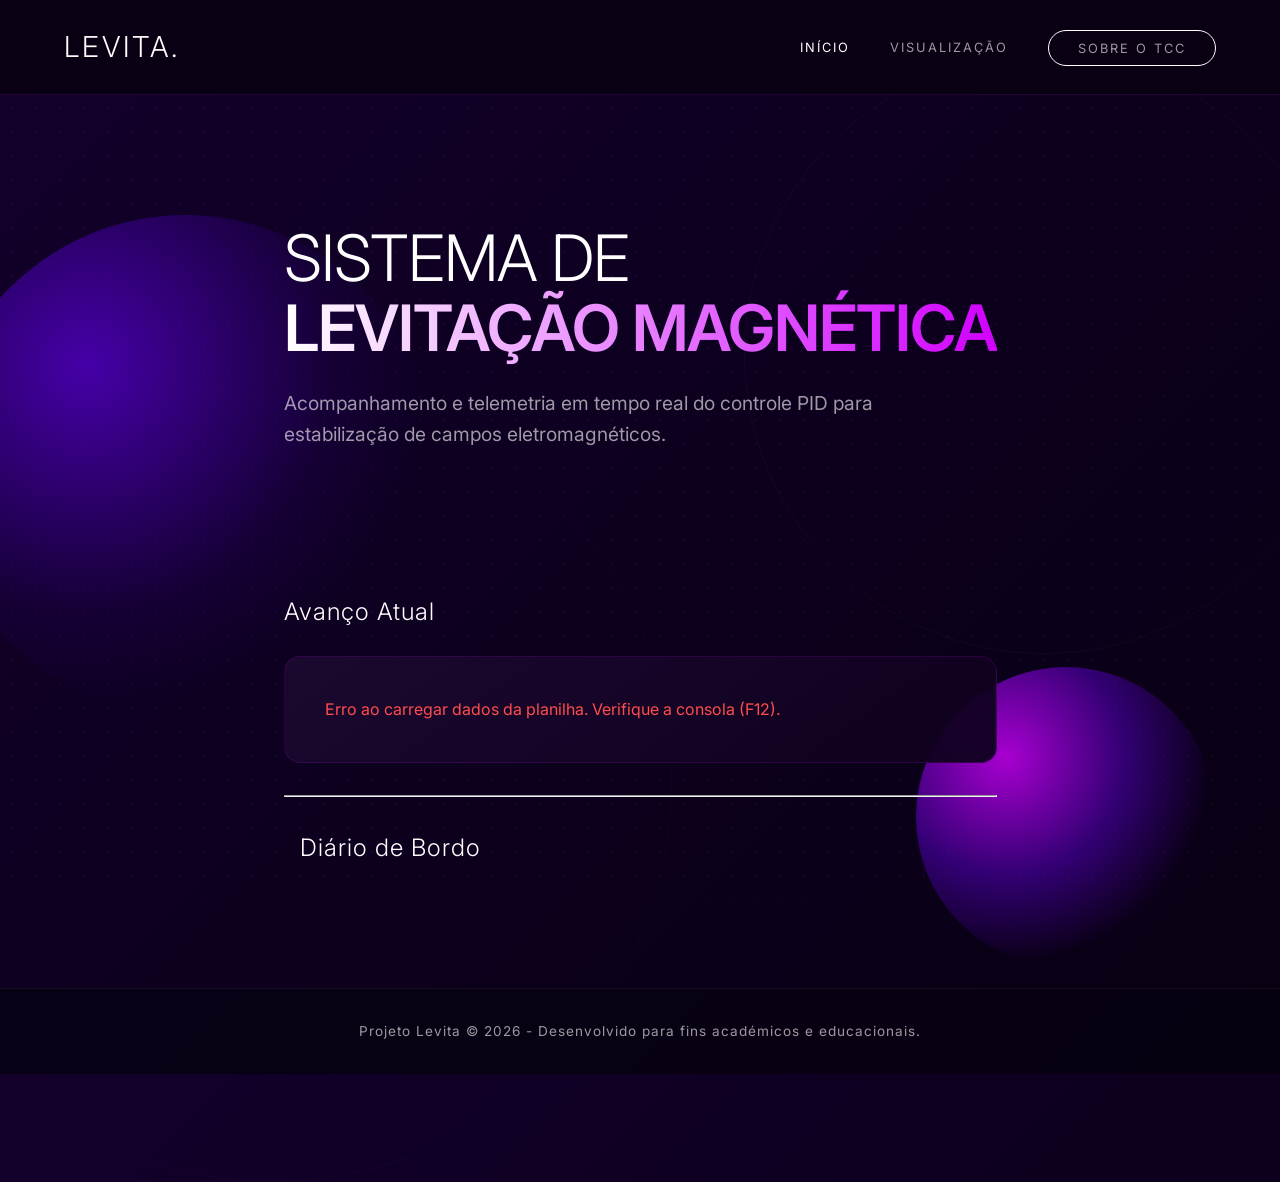
==== index.html @ 53173b4a "a" ====
<!DOCTYPE html>
<html lang="pt-BR">
<head>
    <meta charset="UTF-8">
    <meta name="viewport" content="width=device-width, initial-scale=1.0">
    <title>Projeto Levita - Início</title>
    <link rel="stylesheet" href="style.css">
    <link href="https://fonts.googleapis.com/css2?family=Inter:wght@300;400;600&family=Fira+Code:wght@500&display=swap" rel="stylesheet">
</head>
<body>
    <div class="bg-pattern"></div>
    <div class="bg-shape circle-1"></div>
    <div class="bg-shape circle-2"></div>
    <div class="bg-shape sphere-1"></div>
    <div class="bg-shape sphere-2"></div>

    <nav class="navbar animate-fade-in">
        <div class="logo">LEVITA.</div>
        <ul class="nav-links">
            <li><a href="index.html" class="active">Início</a></li>
            <li><a href="visualizacao.html">Visualização</a></li>
            <li><a href="sobre.html" class="btn-neon">SOBRE O TCC</a></li>
        </ul>
    </nav>

    <main class="container">
        <section class="hero animate-slide-up">
            <h1 class="hero-title">SISTEMA DE<br><span class="text-gradient">LEVITAÇÃO MAGNÉTICA</span></h1>
            <p class="hero-subtitle">Acompanhamento e telemetria em tempo real do controle PID para estabilização de campos eletromagnéticos.</p>
        </section>

        <header class="section-header animate-slide-up" style="animation-delay: 0.2s;">
            <h2>Avanço Atual</h2>
        </header>

        <section id="current-stage-container" class="current-stage card glass animate-slide-up" style="animation-delay: 0.3s;">
            <div style="text-align: center; color: var(--text-muted);">A carregar dados da folha de cálculo...</div>
        </section>

        <hr class="divider">

        <section class="timeline animate-slide-up" style="animation-delay: 0.4s;">
            <h2>Diário de Bordo</h2>
            <div id="timeline-container">
                </div>
        </section>
    </main>

    <footer class="footer">
        <p>Projeto Levita &copy; 2026 - Desenvolvido para fins académicos e educacionais.</p>
    </footer>

    <script src="script.js"></script>
</body>
</html>
---- style.css ----
/* Variáveis Principais - Estáticas e Leves */
:root {
    --bg-color: #080012;
    --card-border: rgba(208, 0, 255, 0.15);
    --text-main: #ffffff;
    --text-muted: rgba(255, 255, 255, 0.6);
    --accent-neon: #d000ff;
    --accent-solid: #7000ff;
    
    --font-text: 'Inter', sans-serif;
    --font-code: 'Fira Code', monospace;
}

* {
    margin: 0;
    padding: 0;
    box-sizing: border-box;
}

body {
    background-color: var(--bg-color);
    background-image: linear-gradient(135deg, #12002b 0%, #080012 100%);
    color: var(--text-main);
    font-family: var(--font-text);
    line-height: 1.6;
    min-height: 100vh;
    overflow-x: hidden;
    position: relative;
    display: flex;
    flex-direction: column; /* Ajuda a colar o rodapé embaixo */
}

/* Textura Pontilhada */
.bg-pattern {
    position: fixed;
    top: 0; left: 0; width: 100vw; height: 100vh;
    background-image: radial-gradient(rgba(255, 255, 255, 0.03) 1px, transparent 1px);
    background-size: 24px 24px;
    z-index: -2;
    pointer-events: none;
}

/* Formas Abstratas - 100% CONGELADAS (Sem animação) */
.bg-shape {
    position: absolute;
    border-radius: 50%;
    z-index: -1;
    pointer-events: none;
}

.circle-1 {
    width: 600px; height: 600px;
    border: 1px solid rgba(255, 255, 255, 0.03);
    top: 5%; right: -5%;
}

.circle-2 {
    width: 800px; height: 800px;
    border: 1px solid rgba(255, 255, 255, 0.02);
    bottom: -10%; left: -10%;
}

.sphere-1 {
    width: 300px; height: 300px;
    background: radial-gradient(circle at 30% 30%, rgba(208,0,255,0.8) 0%, rgba(112,0,255,0.4) 40%, transparent 70%);
    bottom: 10%; right: 5%;
}

.sphere-2 {
    width: 500px; height: 500px;
    background: radial-gradient(circle at 30% 30%, rgba(106,0,255,0.6) 0%, rgba(36,0,92,0.3) 50%, transparent 70%);
    top: 20%; left: -5%;
}

/* Animações mantidas APENAS para a entrada da página */
@keyframes fadeIn { from { opacity: 0; } to { opacity: 1; } }
@keyframes slideUp { from { opacity: 0; transform: translateY(20px); } to { opacity: 1; transform: translateY(0); } }

.animate-fade-in { animation: fadeIn 0.8s ease-out forwards; }
.animate-slide-up { animation: slideUp 0.6s ease-out forwards; opacity: 0; }

.pulse-border { border-color: rgba(208, 0, 255, 0.6); }

/* Navegação */
.navbar {
    display: flex;
    justify-content: space-between;
    align-items: center;
    padding: 1.5rem 5%;
    background: rgba(10, 0, 20, 0.95);
    border-bottom: 1px solid var(--card-border);
    position: sticky;
    top: 0;
    z-index: 100;
}

.logo {
    font-size: 1.8rem;
    font-weight: 300;
    letter-spacing: 3px;
}

.nav-links {
    list-style: none;
    display: flex;
    gap: 2.5rem;
    align-items: center;
}

.nav-links a {
    color: var(--text-muted);
    text-decoration: none;
    font-size: 0.8rem;
    letter-spacing: 2px;
    text-transform: uppercase;
    transition: color 0.2s ease;
}

.nav-links a:hover, .nav-links a.active {
    color: var(--text-main);
}

/* Botões */
.btn-neon {
    background: transparent;
    border: 1px solid var(--text-main);
    color: var(--text-main);
    padding: 0.6rem 1.8rem;
    border-radius: 50px;
    cursor: pointer;
    transition: all 0.2s ease;
}

.btn-neon:hover {
    background: var(--text-main);
    color: #080012;
}

.btn-solid {
    display: inline-block;
    background: linear-gradient(90deg, var(--accent-solid), var(--accent-neon));
    color: white;
    padding: 1rem 2.5rem;
    border-radius: 50px;
    text-decoration: none;
    font-weight: 600;
    letter-spacing: 1px;
    transition: transform 0.2s ease;
}

.btn-solid:hover { transform: translateY(-3px); }

/* Hero Section */
.hero { padding: 6rem 0; max-width: 800px; }
.hero-title { font-size: 4rem; line-height: 1.1; font-weight: 300; margin-bottom: 1.5rem; letter-spacing: -1px; }
.text-gradient { font-weight: 600; background: linear-gradient(90deg, #fff, var(--accent-neon)); -webkit-background-clip: text; -webkit-text-fill-color: transparent; }
.hero-subtitle { font-size: 1.2rem; color: var(--text-muted); margin-bottom: 3rem; max-width: 600px; }

/* Layout Geral */
.container { 
    padding: 2rem 5%; 
    max-width: 1300px; 
    margin: 0 auto; 
    position: relative; 
    z-index: 1; 
    flex: 1; /* Preenche o espaço para jogar o rodapé para baixo */
}

/* Fundo Sólido Escuro (Performance) */
.glass {
    background: linear-gradient(145deg, rgba(30, 10, 50, 0.85), rgba(15, 0, 30, 0.95));
    border: 1px solid var(--card-border);
    border-radius: 16px;
}

.card { padding: 2.5rem; margin-bottom: 2rem; }
h2 { font-weight: 300; letter-spacing: 1px; margin-bottom: 1.5rem; }

/* Dashboard & Cards de Dados */
.dashboard { display: grid; grid-template-columns: 2fr 1fr; gap: 2rem; }
.model-placeholder {
    height: 500px; background: rgba(0, 0, 0, 0.4); border-radius: 12px;
    border: 1px solid rgba(255, 255, 255, 0.05);
    display: flex; align-items: center; justify-content: center;
}

.data-grid { display: flex; flex-direction: column; gap: 1rem; }
.data-card {
    padding: 1.2rem; border-radius: 12px;
    display: flex; justify-content: space-between; align-items: center;
    border-left: 4px solid rgba(255, 255, 255, 0.2);
    transition: transform 0.2s ease;
}

.data-card:hover { transform: translateX(8px); }
.data-card.highlight {
    border-left-color: var(--accent-neon);
    background: rgba(208, 0, 255, 0.1);
}

.label { font-size: 0.8rem; color: var(--text-muted); text-transform: uppercase; letter-spacing: 1px; }
.code-font { font-family: var(--font-code); font-size: 1.5rem; font-weight: 500; color: #fff; }

.card-header { display: flex; justify-content: space-between; align-items: center; margin-bottom: 1rem; }
.status-badge {
    background: rgba(106, 0, 255, 0.2); color: #d000ff;
    padding: 0.3rem 0.8rem; border-radius: 20px; font-size: 0.8rem; font-weight: 600;
    border: 1px solid rgba(208, 0, 255, 0.3);
}
.slide-placeholder {
    width: 100%; height: 400px; background: rgba(0, 0, 0, 0.5);
    border-radius: 8px; margin: 1.5rem 0; display: flex; align-items: center; justify-content: center;
}

/* --- LINHA DO TEMPO CORRIGIDA --- */
.timeline {
    margin-top: 2rem;
    padding-left: 1rem;
}

.timeline-item {
    padding: 0 0 2.5rem 2rem;
    border-left: 2px solid var(--card-border);
    position: relative;
}

.timeline-item::before {
    content: '';
    position: absolute;
    left: -7px;
    top: 5px;
    width: 12px;
    height: 12px;
    border-radius: 50%;
    background: var(--accent-neon);
    box-shadow: 0 0 10px var(--accent-neon);
}

.timeline-item:last-child {
    border-left-color: transparent;
    padding-bottom: 0;
}

.timeline-item h3 {
    margin-bottom: 0.5rem;
    color: var(--text-main);
}

/* --- RODAPÉ (FOOTER) --- */
.footer {
    text-align: center;
    padding: 2rem 1rem;
    margin-top: 4rem;
    border-top: 1px solid rgba(255, 255, 255, 0.05);
    background: rgba(8, 0, 18, 0.8);
    color: var(--text-muted);
    font-size: 0.85rem;
    letter-spacing: 1px;
}

/* =========================================
   RESPONSIVIDADE (MOBILE E TABLETS)
========================================= */

/* Para Tablets e telas médias */
@media (max-width: 992px) {
    .dashboard {
        /* O !important força a quebra para 1 coluna (um embaixo do outro), ignorando o HTML */
        grid-template-columns: 1fr !important; 
    }
    
    .hero-title {
        font-size: 3rem;
    }
    
    .model-placeholder {
        height: 400px;
    }
}

/* Para Celulares (Smartphones) */
@media (max-width: 768px) {
    .navbar {
        flex-direction: column;
        gap: 1rem;
        padding: 1rem;
    }
    
    .nav-links {
        flex-wrap: wrap;
        justify-content: center;
        gap: 1.2rem;
    }

    .hero {
        padding: 3rem 0;
        text-align: center;
    }

    .hero-title {
        font-size: 2.2rem;
    }

    .hero-subtitle {
        font-size: 1rem;
        margin: 0 auto 2rem auto;
    }

    .card {
        padding: 1.5rem;
    }

    .slide-placeholder, 
    .model-placeholder {
        height: 250px;
    }

    .data-card {
        flex-direction: column;
        align-items: flex-start;
        gap: 0.5rem;
    }
    
    .data-card .value {
        align-self: flex-end;
        font-size: 1.3rem;
    }
}

/* Para Celulares muito pequenos */
@media (max-width: 480px) {
    .hero-title {
        font-size: 1.8rem;
    }
    
    .nav-links a {
        font-size: 0.7rem;
    }
    
    .btn-neon {
        padding: 0.5rem 1rem;
    }
}
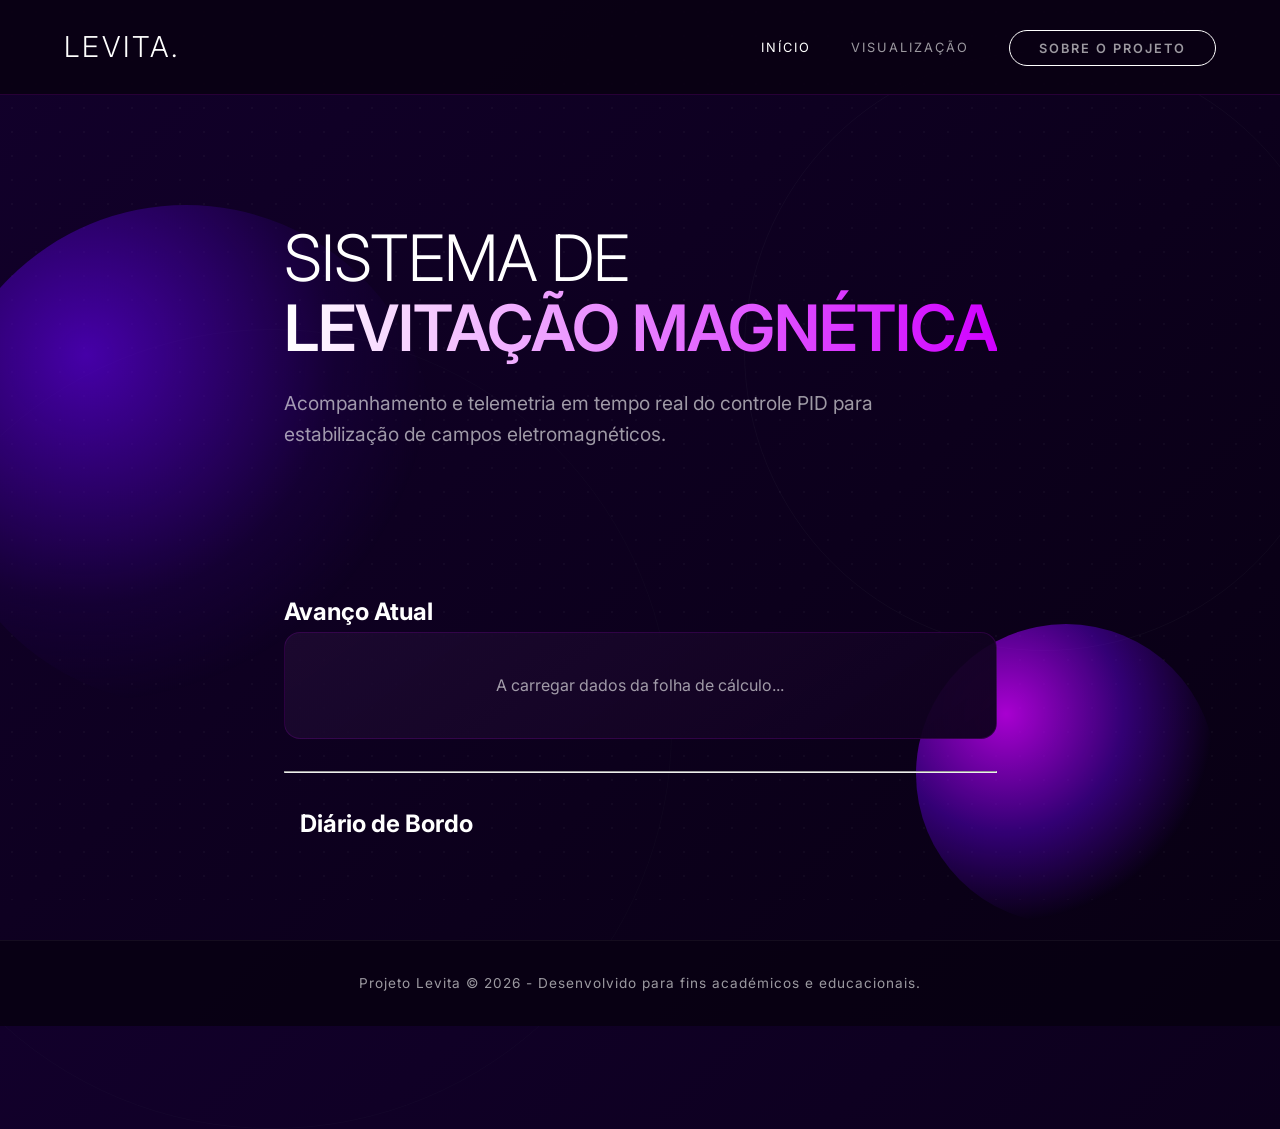
==== commit 01cbb625: "v2" ====
--- a/index.html
+++ b/index.html
@@ -19,7 +19,7 @@
         <ul class="nav-links">
             <li><a href="index.html" class="active">Início</a></li>
             <li><a href="visualizacao.html">Visualização</a></li>
-            <li><a href="sobre.html" class="btn-neon">SOBRE O TCC</a></li>
+            <li><a href="sobre.html" class="btn-neon">SOBRE O PROJETO</a></li>
         </ul>
     </nav>
 
--- a/style.css
+++ b/style.css
@@ -11,11 +11,7 @@
     --font-code: 'Fira Code', monospace;
 }
 
-* {
-    margin: 0;
-    padding: 0;
-    box-sizing: border-box;
-}
+* { margin: 0; padding: 0; box-sizing: border-box; }
 
 body {
     background-color: var(--bg-color);
@@ -27,317 +23,259 @@
     overflow-x: hidden;
     position: relative;
     display: flex;
-    flex-direction: column; /* Ajuda a colar o rodapé embaixo */
-}
-
-/* Textura Pontilhada */
-.bg-pattern {
-    position: fixed;
-    top: 0; left: 0; width: 100vw; height: 100vh;
-    background-image: radial-gradient(rgba(255, 255, 255, 0.03) 1px, transparent 1px);
-    background-size: 24px 24px;
-    z-index: -2;
-    pointer-events: none;
-}
-
-/* Formas Abstratas - 100% CONGELADAS (Sem animação) */
-.bg-shape {
-    position: absolute;
-    border-radius: 50%;
-    z-index: -1;
-    pointer-events: none;
-}
-
-.circle-1 {
-    width: 600px; height: 600px;
-    border: 1px solid rgba(255, 255, 255, 0.03);
-    top: 5%; right: -5%;
-}
-
-.circle-2 {
-    width: 800px; height: 800px;
-    border: 1px solid rgba(255, 255, 255, 0.02);
-    bottom: -10%; left: -10%;
-}
-
-.sphere-1 {
-    width: 300px; height: 300px;
-    background: radial-gradient(circle at 30% 30%, rgba(208,0,255,0.8) 0%, rgba(112,0,255,0.4) 40%, transparent 70%);
-    bottom: 10%; right: 5%;
-}
-
-.sphere-2 {
-    width: 500px; height: 500px;
-    background: radial-gradient(circle at 30% 30%, rgba(106,0,255,0.6) 0%, rgba(36,0,92,0.3) 50%, transparent 70%);
-    top: 20%; left: -5%;
-}
-
-/* Animações mantidas APENAS para a entrada da página */
+    flex-direction: column;
+}
+
+.bg-pattern { position: fixed; top: 0; left: 0; width: 100vw; height: 100vh; background-image: radial-gradient(rgba(255, 255, 255, 0.03) 1px, transparent 1px); background-size: 24px 24px; z-index: -2; pointer-events: none; }
+.bg-shape { position: absolute; border-radius: 50%; z-index: -1; pointer-events: none; }
+.circle-1 { width: 600px; height: 600px; border: 1px solid rgba(255, 255, 255, 0.03); top: 5%; right: -5%; }
+.circle-2 { width: 800px; height: 800px; border: 1px solid rgba(255, 255, 255, 0.02); bottom: -10%; left: -10%; }
+.sphere-1 { width: 300px; height: 300px; background: radial-gradient(circle at 30% 30%, rgba(208,0,255,0.8) 0%, rgba(112,0,255,0.4) 40%, transparent 70%); bottom: 10%; right: 5%; }
+.sphere-2 { width: 500px; height: 500px; background: radial-gradient(circle at 30% 30%, rgba(106,0,255,0.6) 0%, rgba(36,0,92,0.3) 50%, transparent 70%); top: 20%; left: -5%; }
+
 @keyframes fadeIn { from { opacity: 0; } to { opacity: 1; } }
 @keyframes slideUp { from { opacity: 0; transform: translateY(20px); } to { opacity: 1; transform: translateY(0); } }
-
 .animate-fade-in { animation: fadeIn 0.8s ease-out forwards; }
 .animate-slide-up { animation: slideUp 0.6s ease-out forwards; opacity: 0; }
-
 .pulse-border { border-color: rgba(208, 0, 255, 0.6); }
 
 /* Navegação */
-.navbar {
-    display: flex;
-    justify-content: space-between;
-    align-items: center;
-    padding: 1.5rem 5%;
-    background: rgba(10, 0, 20, 0.95);
-    border-bottom: 1px solid var(--card-border);
-    position: sticky;
-    top: 0;
-    z-index: 100;
-}
-
-.logo {
-    font-size: 1.8rem;
-    font-weight: 300;
-    letter-spacing: 3px;
-}
-
-.nav-links {
-    list-style: none;
-    display: flex;
-    gap: 2.5rem;
-    align-items: center;
-}
-
-.nav-links a {
-    color: var(--text-muted);
-    text-decoration: none;
-    font-size: 0.8rem;
-    letter-spacing: 2px;
-    text-transform: uppercase;
-    transition: color 0.2s ease;
-}
-
-.nav-links a:hover, .nav-links a.active {
-    color: var(--text-main);
-}
-
-/* Botões */
-.btn-neon {
-    background: transparent;
-    border: 1px solid var(--text-main);
-    color: var(--text-main);
-    padding: 0.6rem 1.8rem;
-    border-radius: 50px;
-    cursor: pointer;
-    transition: all 0.2s ease;
-}
-
-.btn-neon:hover {
-    background: var(--text-main);
-    color: #080012;
-}
-
-.btn-solid {
-    display: inline-block;
-    background: linear-gradient(90deg, var(--accent-solid), var(--accent-neon));
-    color: white;
-    padding: 1rem 2.5rem;
-    border-radius: 50px;
-    text-decoration: none;
-    font-weight: 600;
-    letter-spacing: 1px;
-    transition: transform 0.2s ease;
-}
-
-.btn-solid:hover { transform: translateY(-3px); }
-
-/* Hero Section */
+.navbar { display: flex; justify-content: space-between; align-items: center; padding: 1.5rem 5%; background: rgba(10, 0, 20, 0.95); border-bottom: 1px solid var(--card-border); position: sticky; top: 0; z-index: 100; }
+.logo { font-size: 1.8rem; font-weight: 300; letter-spacing: 3px; }
+.nav-links { list-style: none; display: flex; gap: 2.5rem; align-items: center; }
+.nav-links a { color: var(--text-muted); text-decoration: none; font-size: 0.8rem; letter-spacing: 2px; text-transform: uppercase; transition: color 0.2s ease; }
+.nav-links a:hover, .nav-links a.active { color: var(--text-main); }
+
+/* Botões Gerais */
+.btn-neon { background: transparent; border: 1px solid var(--text-main); color: var(--text-main); padding: 0.6rem 1.8rem; border-radius: 50px; cursor: pointer; transition: all 0.2s ease; font-family: var(--font-text); font-weight: 600; }
+.btn-neon:hover { background: var(--text-main); color: #080012; }
+.btn-solid { display: inline-block; background: linear-gradient(90deg, var(--accent-solid), var(--accent-neon)); color: white; padding: 1rem 2.5rem; border-radius: 50px; text-decoration: none; font-weight: 600; letter-spacing: 1px; transition: all 0.2s ease; border: none; cursor: pointer; font-family: var(--font-text); }
+.btn-solid:hover { transform: translateY(-3px); box-shadow: 0 5px 15px rgba(208, 0, 255, 0.4); }
+
+/* Layout Geral */
 .hero { padding: 6rem 0; max-width: 800px; }
 .hero-title { font-size: 4rem; line-height: 1.1; font-weight: 300; margin-bottom: 1.5rem; letter-spacing: -1px; }
 .text-gradient { font-weight: 600; background: linear-gradient(90deg, #fff, var(--accent-neon)); -webkit-background-clip: text; -webkit-text-fill-color: transparent; }
 .hero-subtitle { font-size: 1.2rem; color: var(--text-muted); margin-bottom: 3rem; max-width: 600px; }
-
-/* Layout Geral */
-.container { 
-    padding: 2rem 5%; 
-    max-width: 1300px; 
-    margin: 0 auto; 
+.container { padding: 2rem 5%; max-width: 1300px; margin: 0 auto; position: relative; z-index: 1; flex: 1; }
+
+.glass { background: linear-gradient(145deg, rgba(30, 10, 50, 0.85), rgba(15, 0, 30, 0.95)); border: 1px solid var(--card-border); border-radius: 16px; }
+.card { padding: 2.5rem; margin-bottom: 2rem; }
+
+/* Dashboard Novo Layout */
+.dashboard { 
+    display: grid; 
+    grid-template-columns: 2fr 1fr; 
+    gap: 2rem; 
+    align-items: stretch; /* Alinha as alturas das colunas perfeitamente */
+}
+
+/* =========================================
+   CABEÇALHO DO PAINEL PRINCIPAL COM ERRO
+========================================= */
+/* =========================================
+   CABEÇALHO DO PAINEL PRINCIPAL COM ERRO
+========================================= */
+.panel-header {
+    display: flex;
+    justify-content: space-between;
+    align-items: center;
+    margin-bottom: 1.5rem;
+    padding-bottom: 1rem;
+    border-bottom: 1px solid rgba(255, 255, 255, 0.05); /* Linha divisória sutil */
+}
+
+.panel-header h2 {
+    margin-bottom: 0;
+    font-size: 1.5rem;
+    font-weight: 400;
+}
+
+.error-badge {
+    display: flex;
+    align-items: center;
+    gap: 0.6rem; /* Diminuí a distância entre a palavra e o número */
+    padding: 0.3rem 0.8rem; /* Diminuí a "gordura" (altura e largura) da caixa */
+    border-radius: 6px; 
+    border: 1px solid rgba(208, 0, 255, 0.4);
+    background: linear-gradient(90deg, rgba(208, 0, 255, 0.15), rgba(0,0,0,0.2));
+    box-shadow: 0 0 10px rgba(208, 0, 255, 0.2);
+}
+
+.error-badge .label { 
+    font-size: 0.75rem; /* Letra um pouco menor */
+    color: rgba(255, 255, 255, 0.8); 
+}
+
+.error-badge .value { 
+    font-size: 1.3rem; /* Número ligeiramente menor para caber na nova caixa */
+    color: #fff; 
+    font-weight: 700; 
+    text-shadow: 0 0 8px rgba(208, 0, 255, 0.8);
+}
+
+/* Painéis Gráficos */
+.visual-container { display: flex; gap: 1rem; height: 500px; }
+.chart-container { flex: 1; position: relative; background: rgba(0, 0, 0, 0.6); border-radius: 12px; padding: 1rem; border: 1px solid rgba(255, 255, 255, 0.05); }
+
+/* Painel da Direita (Controles e Inputs) */
+.data-panel {
+    display: flex;
+    flex-direction: column;
+    height: 100%;
+}
+
+.sim-controls { 
+    display: flex; 
+    gap: 1rem; 
+    margin-bottom: 1.5rem; 
+    justify-content: space-between;
+}
+.play-btn { flex: 2; padding: 0.9rem; font-size: 0.95rem; border-radius: 8px; }
+.reset-btn { flex: 1; padding: 0.9rem; font-size: 0.95rem; border-radius: 8px; border-color: rgba(255, 255, 255, 0.3); }
+
+/* Cards de Dados e Inputs Numéricos */
+.data-grid { 
+    display: flex; 
+    flex-direction: column; 
+    gap: 2.9rem; /* Mantendo a distância que você escolheu */
+}
+
+.data-card { 
+    padding: 1rem 1.5rem; 
+    border-radius: 8px; 
+    background: rgba(0, 0, 0, 0.3); 
+    display: flex; 
+    justify-content: space-between; 
+    align-items: center; 
+    border: 1px solid rgba(255, 255, 255, 0.05);
+    border-left: 4px solid rgba(255, 255, 255, 0.15); 
+    transition: all 0.2s ease; 
+}
+.data-card:hover { transform: translateX(5px); border-left-color: var(--accent-neon); background: rgba(208, 0, 255, 0.08); }
+.data-card.highlight-sp { border-left-color: #fff; background: rgba(255, 255, 255, 0.08); }
+
+.label { 
+    font-size: 0.85rem; /* Letras levemente maiores */
+    color: rgba(255, 255, 255, 0.7); /* Branco suave */
+    text-transform: uppercase; 
+    letter-spacing: 1px; 
+    font-weight: 600;
+}
+
+.code-font { font-family: var(--font-code); }
+
+/* Melhorando a visualização dos números de entrada (Inputs) */
+.pid-input {
+    width: 95px; /* Um pouco mais largo para acomodar números grandes */
+    background: rgba(0, 0, 0, 0.4); /* Fundo escuro para destacar o número branco */
+    border: 1px solid rgba(208, 0, 255, 0.3); /* Borda levemente roxa por padrão */
+    color: #ffffff; /* Texto branco puro */
+    font-size: 1.3rem; /* Números maiores */
+    font-weight: 600;
+    text-shadow: 0 0 8px rgba(208, 0, 255, 0.5); /* Brilho neon leve no número */
+    padding: 0.5rem;
+    border-radius: 6px;
+    text-align: center; 
+    outline: none;
+    transition: all 0.2s ease;
+}
+.pid-input:focus { 
+    border-color: var(--accent-neon); 
+    background: rgba(208, 0, 255, 0.1); 
+    box-shadow: 0 0 12px rgba(208, 0, 255, 0.4); /* Brilho na caixa ao digitar */
+}
+.pid-input:disabled { opacity: 0.5; cursor: not-allowed; }
+
+/* =========================================
+   CSS ART: LEVITADOR
+========================================= */
+.levitator-container { 
     position: relative; 
-    z-index: 1; 
-    flex: 1; /* Preenche o espaço para jogar o rodapé para baixo */
-}
-
-/* Fundo Sólido Escuro (Performance) */
-.glass {
-    background: linear-gradient(145deg, rgba(30, 10, 50, 0.85), rgba(15, 0, 30, 0.95));
-    border: 1px solid var(--card-border);
-    border-radius: 16px;
-}
-
-.card { padding: 2.5rem; margin-bottom: 2rem; }
-h2 { font-weight: 300; letter-spacing: 1px; margin-bottom: 1.5rem; }
-
-/* Dashboard & Cards de Dados */
-.dashboard { display: grid; grid-template-columns: 2fr 1fr; gap: 2rem; }
-.model-placeholder {
-    height: 500px; background: rgba(0, 0, 0, 0.4); border-radius: 12px;
-    border: 1px solid rgba(255, 255, 255, 0.05);
-    display: flex; align-items: center; justify-content: center;
-}
-
-.data-grid { display: flex; flex-direction: column; gap: 1rem; }
-.data-card {
-    padding: 1.2rem; border-radius: 12px;
-    display: flex; justify-content: space-between; align-items: center;
-    border-left: 4px solid rgba(255, 255, 255, 0.2);
-    transition: transform 0.2s ease;
-}
-
-.data-card:hover { transform: translateX(8px); }
-.data-card.highlight {
-    border-left-color: var(--accent-neon);
-    background: rgba(208, 0, 255, 0.1);
-}
-
-.label { font-size: 0.8rem; color: var(--text-muted); text-transform: uppercase; letter-spacing: 1px; }
-.code-font { font-family: var(--font-code); font-size: 1.5rem; font-weight: 500; color: #fff; }
-
+    width: 250px; 
+    background: radial-gradient(circle at center, rgba(30, 30, 40, 0.5), rgba(0, 0, 0, 0.8)); 
+    border-radius: 12px; 
+    overflow: hidden; 
+    border: 1px solid rgba(255, 255, 255, 0.05); 
+}
+.levitator-css { position: relative; width: 100%; height: 100%; }
+
+.base-plate {
+    position: absolute; bottom: 0; left: 15px; right: 15px; height: 50px;
+    background: #111; border-radius: 4px 4px 0 0;
+    box-shadow: inset 0 3px 5px rgba(255,255,255,0.05), 5px 5px 15px rgba(0,0,0,0.8);
+}
+.pillar {
+    position: absolute; bottom: 50px; left: 35px; width: 35px; height: 360px;
+    background: linear-gradient(90deg, #0a0a0a 0%, #1a1a1a 50%, #050505 100%);
+    box-shadow: 5px 0 10px rgba(0,0,0,0.5);
+}
+.top-arm {
+    position: absolute; bottom: 410px; left: 25px; width: 140px; height: 45px;
+    background: linear-gradient(0deg, #0a0a0a, #1a1a1a); border-radius: 5px;
+    box-shadow: 0 5px 10px rgba(0,0,0,0.5);
+}
+.top-nut {
+    position: absolute; bottom: 455px; left: 105px; width: 24px; height: 18px;
+    background: linear-gradient(90deg, #888, #ddd, #666); border-radius: 2px 2px 0 0;
+}
+.top-nut::after {
+    content: ''; position: absolute; top: -8px; left: 6px; width: 12px; height: 8px;
+    background: #ccc; border-radius: 2px 2px 0 0;
+}
+.coil {
+    position: absolute; bottom: 380px; left: 95px; width: 45px; height: 30px;
+    background: linear-gradient(90deg, #050505 0%, #1a1a1a 50%, #000 100%);
+    border-radius: 0 0 10px 10px; box-shadow: inset 0 -2px 5px rgba(255,255,255,0.05);
+}
+.magnet {
+    position: absolute; left: 100px; width: 35px; height: 18px;
+    background: linear-gradient(90deg, #666 0%, #eee 40%, #fff 50%, #999 80%, #444 100%);
+    border-radius: 2px; box-shadow: 0 10px 15px rgba(0,0,0,0.8), inset 0 1px 2px rgba(255,255,255,0.8);
+    transition: bottom 0.05s linear; z-index: 10;
+}
+.magnet-line { position: absolute; top: 50%; width: 100%; height: 2px; background: rgba(0,0,0,0.6); }
+
+.linha-alvo {
+    position: absolute; left: 80px; width: 150px; height: 1px; border-top: 2px dashed rgba(255, 255, 255, 0.4);
+    pointer-events: none; transition: bottom 0.1s ease; z-index: 5;
+}
+.linha-alvo span {
+    position: absolute; right: 0; top: -22px; color: #fff; font-size: 0.75rem; font-weight: bold;
+    background: rgba(255, 255, 255, 0.1); padding: 2px 6px; border-radius: 4px; border: 1px solid rgba(255,255,255,0.3);
+}
+
+/* Diário de Bordo */
 .card-header { display: flex; justify-content: space-between; align-items: center; margin-bottom: 1rem; }
-.status-badge {
-    background: rgba(106, 0, 255, 0.2); color: #d000ff;
-    padding: 0.3rem 0.8rem; border-radius: 20px; font-size: 0.8rem; font-weight: 600;
-    border: 1px solid rgba(208, 0, 255, 0.3);
-}
-.slide-placeholder {
-    width: 100%; height: 400px; background: rgba(0, 0, 0, 0.5);
-    border-radius: 8px; margin: 1.5rem 0; display: flex; align-items: center; justify-content: center;
-}
-
-/* --- LINHA DO TEMPO CORRIGIDA --- */
-.timeline {
-    margin-top: 2rem;
-    padding-left: 1rem;
-}
-
-.timeline-item {
-    padding: 0 0 2.5rem 2rem;
-    border-left: 2px solid var(--card-border);
-    position: relative;
-}
-
-.timeline-item::before {
-    content: '';
-    position: absolute;
-    left: -7px;
-    top: 5px;
-    width: 12px;
-    height: 12px;
-    border-radius: 50%;
-    background: var(--accent-neon);
-    box-shadow: 0 0 10px var(--accent-neon);
-}
-
-.timeline-item:last-child {
-    border-left-color: transparent;
-    padding-bottom: 0;
-}
-
-.timeline-item h3 {
-    margin-bottom: 0.5rem;
-    color: var(--text-main);
-}
-
-/* --- RODAPÉ (FOOTER) --- */
-.footer {
-    text-align: center;
-    padding: 2rem 1rem;
-    margin-top: 4rem;
-    border-top: 1px solid rgba(255, 255, 255, 0.05);
-    background: rgba(8, 0, 18, 0.8);
-    color: var(--text-muted);
-    font-size: 0.85rem;
-    letter-spacing: 1px;
-}
-
-/* =========================================
-   RESPONSIVIDADE (MOBILE E TABLETS)
-========================================= */
-
-/* Para Tablets e telas médias */
+.status-badge { background: rgba(106, 0, 255, 0.2); color: #d000ff; padding: 0.3rem 0.8rem; border-radius: 20px; font-size: 0.8rem; font-weight: 600; border: 1px solid rgba(208, 0, 255, 0.3); }
+.slide-placeholder { width: 100%; height: 400px; background: rgba(0, 0, 0, 0.5); border-radius: 8px; margin: 1.5rem 0; display: flex; align-items: center; justify-content: center; }
+
+/* Linha do Tempo */
+.timeline { margin-top: 2rem; padding-left: 1rem; }
+.timeline-item { padding: 0 0 2.5rem 2rem; border-left: 2px solid var(--card-border); position: relative; }
+.timeline-item::before { content: ''; position: absolute; left: -7px; top: 5px; width: 12px; height: 12px; border-radius: 50%; background: var(--accent-neon); box-shadow: 0 0 10px var(--accent-neon); }
+.timeline-item:last-child { border-left-color: transparent; padding-bottom: 0; }
+.timeline-item h3 { margin-bottom: 0.5rem; color: var(--text-main); }
+
+/* Rodapé */
+.footer { text-align: center; padding: 2rem 1rem; margin-top: 4rem; border-top: 1px solid rgba(255, 255, 255, 0.05); background: rgba(8, 0, 18, 0.8); color: var(--text-muted); font-size: 0.85rem; letter-spacing: 1px; }
+
+/* Responsividade */
 @media (max-width: 992px) {
-    .dashboard {
-        /* O !important força a quebra para 1 coluna (um embaixo do outro), ignorando o HTML */
-        grid-template-columns: 1fr !important; 
-    }
-    
-    .hero-title {
-        font-size: 3rem;
-    }
-    
-    .model-placeholder {
-        height: 400px;
-    }
-}
-
-/* Para Celulares (Smartphones) */
+    .dashboard { grid-template-columns: 1fr !important; }
+}
 @media (max-width: 768px) {
-    .navbar {
-        flex-direction: column;
-        gap: 1rem;
-        padding: 1rem;
-    }
-    
-    .nav-links {
-        flex-wrap: wrap;
-        justify-content: center;
-        gap: 1.2rem;
-    }
-
-    .hero {
-        padding: 3rem 0;
-        text-align: center;
-    }
-
-    .hero-title {
-        font-size: 2.2rem;
-    }
-
-    .hero-subtitle {
-        font-size: 1rem;
-        margin: 0 auto 2rem auto;
-    }
-
-    .card {
-        padding: 1.5rem;
-    }
-
-    .slide-placeholder, 
-    .model-placeholder {
-        height: 250px;
-    }
-
-    .data-card {
+    .panel-header {
         flex-direction: column;
         align-items: flex-start;
-        gap: 0.5rem;
+        gap: 1rem;
     }
-    
-    .data-card .value {
-        align-self: flex-end;
-        font-size: 1.3rem;
-    }
-}
-
-/* Para Celulares muito pequenos */
-@media (max-width: 480px) {
-    .hero-title {
-        font-size: 1.8rem;
-    }
-    
-    .nav-links a {
-        font-size: 0.7rem;
-    }
-    
-    .btn-neon {
-        padding: 0.5rem 1rem;
-    }
+
+    .navbar { flex-direction: column; gap: 1rem; padding: 1rem; }
+    .nav-links { flex-wrap: wrap; justify-content: center; gap: 1.2rem; }
+    .visual-container { flex-direction: column; height: auto; }
+    .chart-container { height: 350px; }
+    .levitator-container { width: 100%; height: 400px; }
+    .sim-controls { flex-direction: column; }
+    .data-card { flex-direction: row; align-items: center; }
 }
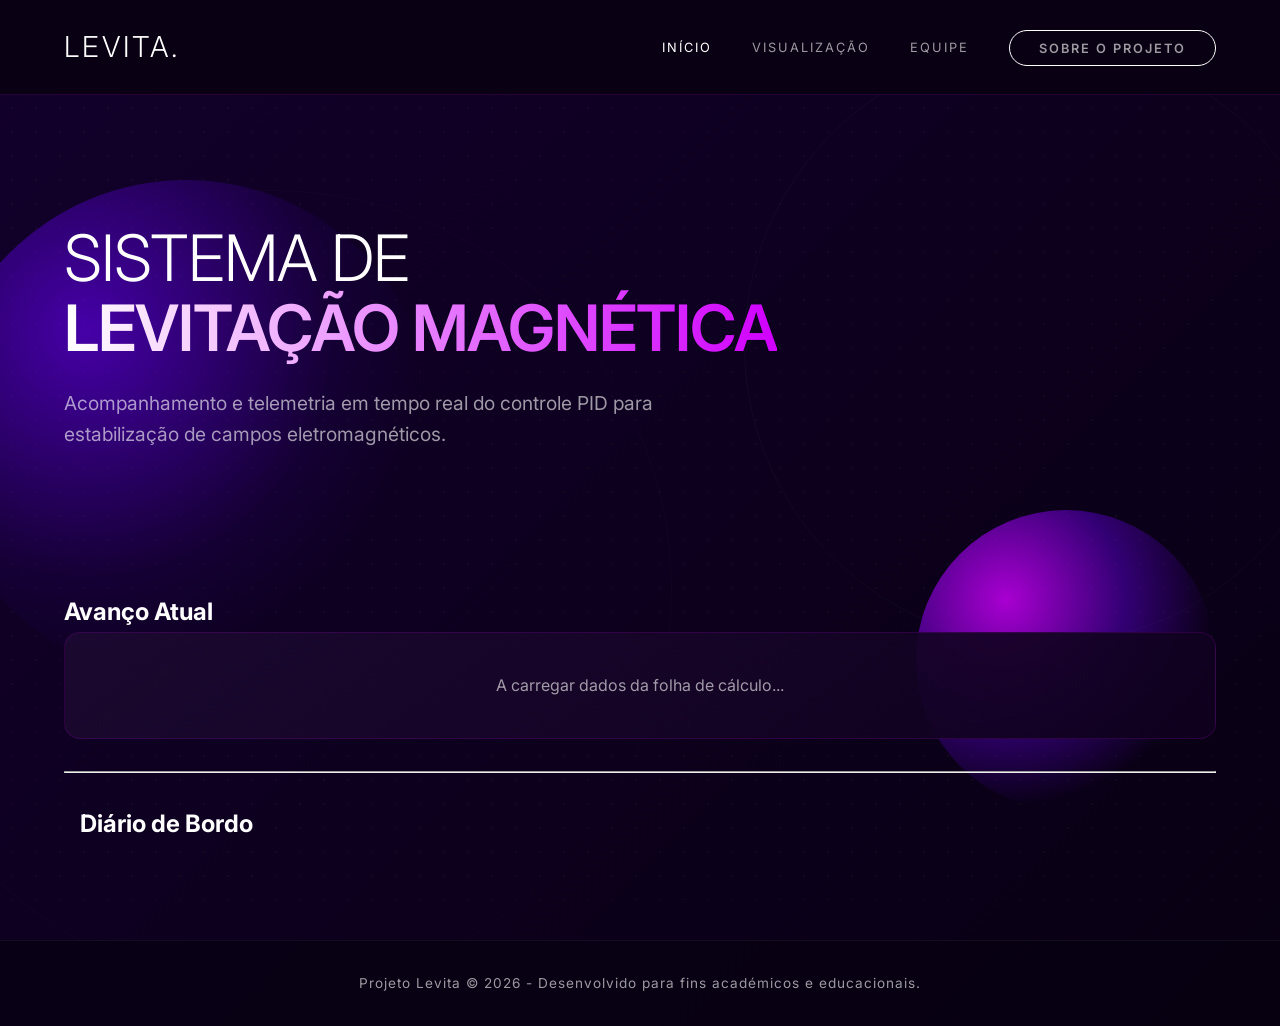
==== commit 8a397d17: "v3" ====
--- a/index.html
+++ b/index.html
@@ -19,6 +19,7 @@
         <ul class="nav-links">
             <li><a href="index.html" class="active">Início</a></li>
             <li><a href="visualizacao.html">Visualização</a></li>
+            <li><a href="equipe.html">Equipe</a></li>
             <li><a href="sobre.html" class="btn-neon">SOBRE O PROJETO</a></li>
         </ul>
     </nav>
--- a/style.css
+++ b/style.css
@@ -13,6 +13,13 @@
 
 * { margin: 0; padding: 0; box-sizing: border-box; }
 
+/* TRAVA DEFINITIVA DO EIXO X */
+html, body {
+    overflow-x: hidden !important;
+    width: 100%;
+    max-width: 100%;
+}
+
 body {
     background-color: var(--bg-color);
     background-image: linear-gradient(135deg, #12002b 0%, #080012 100%);
@@ -20,14 +27,16 @@
     font-family: var(--font-text);
     line-height: 1.6;
     min-height: 100vh;
-    overflow-x: hidden;
     position: relative;
     display: flex;
     flex-direction: column;
 }
 
-.bg-pattern { position: fixed; top: 0; left: 0; width: 100vw; height: 100vh; background-image: radial-gradient(rgba(255, 255, 255, 0.03) 1px, transparent 1px); background-size: 24px 24px; z-index: -2; pointer-events: none; }
-.bg-shape { position: absolute; border-radius: 50%; z-index: -1; pointer-events: none; }
+/* Fundo fixo para não gerar rolagem */
+.bg-pattern { position: fixed; top: 0; left: 0; width: 100%; height: 100vh; background-image: radial-gradient(rgba(255, 255, 255, 0.03) 1px, transparent 1px); background-size: 24px 24px; z-index: -2; pointer-events: none; }
+
+/* Formas geométricas agora são FIXED para não expandir o HTML */
+.bg-shape { position: fixed; border-radius: 50%; z-index: -1; pointer-events: none; }
 .circle-1 { width: 600px; height: 600px; border: 1px solid rgba(255, 255, 255, 0.03); top: 5%; right: -5%; }
 .circle-2 { width: 800px; height: 800px; border: 1px solid rgba(255, 255, 255, 0.02); bottom: -10%; left: -10%; }
 .sphere-1 { width: 300px; height: 300px; background: radial-gradient(circle at 30% 30%, rgba(208,0,255,0.8) 0%, rgba(112,0,255,0.4) 40%, transparent 70%); bottom: 10%; right: 5%; }
@@ -57,22 +66,19 @@
 .hero-title { font-size: 4rem; line-height: 1.1; font-weight: 300; margin-bottom: 1.5rem; letter-spacing: -1px; }
 .text-gradient { font-weight: 600; background: linear-gradient(90deg, #fff, var(--accent-neon)); -webkit-background-clip: text; -webkit-text-fill-color: transparent; }
 .hero-subtitle { font-size: 1.2rem; color: var(--text-muted); margin-bottom: 3rem; max-width: 600px; }
-.container { padding: 2rem 5%; max-width: 1300px; margin: 0 auto; position: relative; z-index: 1; flex: 1; }
+.container { padding: 2rem 5%; max-width: 1300px; margin: 0 auto; position: relative; z-index: 1; flex: 1; width: 100%; }
 
 .glass { background: linear-gradient(145deg, rgba(30, 10, 50, 0.85), rgba(15, 0, 30, 0.95)); border: 1px solid var(--card-border); border-radius: 16px; }
-.card { padding: 2.5rem; margin-bottom: 2rem; }
+.card { padding: 2.5rem; margin-bottom: 2rem; max-width: 100%; }
 
 /* Dashboard Novo Layout */
 .dashboard { 
     display: grid; 
     grid-template-columns: 2fr 1fr; 
     gap: 2rem; 
-    align-items: stretch; /* Alinha as alturas das colunas perfeitamente */
-}
-
-/* =========================================
-   CABEÇALHO DO PAINEL PRINCIPAL COM ERRO
-========================================= */
+    align-items: stretch; 
+}
+
 /* =========================================
    CABEÇALHO DO PAINEL PRINCIPAL COM ERRO
 ========================================= */
@@ -82,173 +88,83 @@
     align-items: center;
     margin-bottom: 1.5rem;
     padding-bottom: 1rem;
-    border-bottom: 1px solid rgba(255, 255, 255, 0.05); /* Linha divisória sutil */
-}
-
-.panel-header h2 {
-    margin-bottom: 0;
-    font-size: 1.5rem;
-    font-weight: 400;
-}
+    border-bottom: 1px solid rgba(255, 255, 255, 0.05); 
+}
+
+.panel-header h2 { margin-bottom: 0; font-size: 1.5rem; font-weight: 400; }
 
 .error-badge {
-    display: flex;
-    align-items: center;
-    gap: 0.6rem; /* Diminuí a distância entre a palavra e o número */
-    padding: 0.3rem 0.8rem; /* Diminuí a "gordura" (altura e largura) da caixa */
-    border-radius: 6px; 
+    display: flex; align-items: center; gap: 0.6rem; 
+    padding: 0.3rem 0.8rem; border-radius: 6px; 
     border: 1px solid rgba(208, 0, 255, 0.4);
     background: linear-gradient(90deg, rgba(208, 0, 255, 0.15), rgba(0,0,0,0.2));
     box-shadow: 0 0 10px rgba(208, 0, 255, 0.2);
 }
 
-.error-badge .label { 
-    font-size: 0.75rem; /* Letra um pouco menor */
-    color: rgba(255, 255, 255, 0.8); 
-}
-
-.error-badge .value { 
-    font-size: 1.3rem; /* Número ligeiramente menor para caber na nova caixa */
-    color: #fff; 
-    font-weight: 700; 
-    text-shadow: 0 0 8px rgba(208, 0, 255, 0.8);
-}
+.error-badge .label { font-size: 0.75rem; color: rgba(255, 255, 255, 0.8); }
+.error-badge .value { font-size: 1.3rem; color: #fff; font-weight: 700; text-shadow: 0 0 8px rgba(208, 0, 255, 0.8); }
 
 /* Painéis Gráficos */
-.visual-container { display: flex; gap: 1rem; height: 500px; }
-.chart-container { flex: 1; position: relative; background: rgba(0, 0, 0, 0.6); border-radius: 12px; padding: 1rem; border: 1px solid rgba(255, 255, 255, 0.05); }
+.visual-container { display: flex; gap: 1rem; height: 500px; max-width: 100%; }
+.chart-container { flex: 1; position: relative; background: rgba(0, 0, 0, 0.6); border-radius: 12px; padding: 1rem; border: 1px solid rgba(255, 255, 255, 0.05); max-width: 100%; overflow: hidden; }
 
 /* Painel da Direita (Controles e Inputs) */
-.data-panel {
-    display: flex;
-    flex-direction: column;
-    height: 100%;
-}
-
-.sim-controls { 
-    display: flex; 
-    gap: 1rem; 
-    margin-bottom: 1.5rem; 
-    justify-content: space-between;
-}
+.data-panel { display: flex; flex-direction: column; height: 100%; max-width: 100%; }
+
+.sim-controls { display: flex; gap: 1rem; margin-bottom: 1.5rem; justify-content: space-between; }
 .play-btn { flex: 2; padding: 0.9rem; font-size: 0.95rem; border-radius: 8px; }
 .reset-btn { flex: 1; padding: 0.9rem; font-size: 0.95rem; border-radius: 8px; border-color: rgba(255, 255, 255, 0.3); }
 
 /* Cards de Dados e Inputs Numéricos */
-.data-grid { 
-    display: flex; 
-    flex-direction: column; 
-    gap: 2.9rem; /* Mantendo a distância que você escolheu */
-}
+.data-grid { display: flex; flex-direction: column; gap: 2.9rem; }
 
 .data-card { 
-    padding: 1rem 1.5rem; 
-    border-radius: 8px; 
-    background: rgba(0, 0, 0, 0.3); 
-    display: flex; 
-    justify-content: space-between; 
-    align-items: center; 
-    border: 1px solid rgba(255, 255, 255, 0.05);
-    border-left: 4px solid rgba(255, 255, 255, 0.15); 
+    padding: 1rem 1.5rem; border-radius: 8px; background: rgba(0, 0, 0, 0.3); 
+    display: flex; justify-content: space-between; align-items: center; 
+    border: 1px solid rgba(255, 255, 255, 0.05); border-left: 4px solid rgba(255, 255, 255, 0.15); 
     transition: all 0.2s ease; 
 }
 .data-card:hover { transform: translateX(5px); border-left-color: var(--accent-neon); background: rgba(208, 0, 255, 0.08); }
 .data-card.highlight-sp { border-left-color: #fff; background: rgba(255, 255, 255, 0.08); }
 
-.label { 
-    font-size: 0.85rem; /* Letras levemente maiores */
-    color: rgba(255, 255, 255, 0.7); /* Branco suave */
-    text-transform: uppercase; 
-    letter-spacing: 1px; 
-    font-weight: 600;
-}
-
+.label { font-size: 0.85rem; color: rgba(255, 255, 255, 0.7); text-transform: uppercase; letter-spacing: 1px; font-weight: 600; }
 .code-font { font-family: var(--font-code); }
 
-/* Melhorando a visualização dos números de entrada (Inputs) */
+/* Inputs */
 .pid-input {
-    width: 95px; /* Um pouco mais largo para acomodar números grandes */
-    background: rgba(0, 0, 0, 0.4); /* Fundo escuro para destacar o número branco */
-    border: 1px solid rgba(208, 0, 255, 0.3); /* Borda levemente roxa por padrão */
-    color: #ffffff; /* Texto branco puro */
-    font-size: 1.3rem; /* Números maiores */
-    font-weight: 600;
-    text-shadow: 0 0 8px rgba(208, 0, 255, 0.5); /* Brilho neon leve no número */
-    padding: 0.5rem;
-    border-radius: 6px;
-    text-align: center; 
-    outline: none;
-    transition: all 0.2s ease;
-}
-.pid-input:focus { 
-    border-color: var(--accent-neon); 
-    background: rgba(208, 0, 255, 0.1); 
-    box-shadow: 0 0 12px rgba(208, 0, 255, 0.4); /* Brilho na caixa ao digitar */
-}
+    width: 95px; background: rgba(0, 0, 0, 0.4); border: 1px solid rgba(208, 0, 255, 0.3); 
+    color: #ffffff; font-size: 1.3rem; font-weight: 600; text-shadow: 0 0 8px rgba(208, 0, 255, 0.5); 
+    padding: 0.5rem; border-radius: 6px; text-align: center; outline: none; transition: all 0.2s ease;
+}
+.pid-input:focus { border-color: var(--accent-neon); background: rgba(208, 0, 255, 0.1); box-shadow: 0 0 12px rgba(208, 0, 255, 0.4); }
 .pid-input:disabled { opacity: 0.5; cursor: not-allowed; }
 
 /* =========================================
    CSS ART: LEVITADOR
 ========================================= */
 .levitator-container { 
-    position: relative; 
-    width: 250px; 
-    background: radial-gradient(circle at center, rgba(30, 30, 40, 0.5), rgba(0, 0, 0, 0.8)); 
-    border-radius: 12px; 
-    overflow: hidden; 
-    border: 1px solid rgba(255, 255, 255, 0.05); 
+    position: relative; width: 250px; background: radial-gradient(circle at center, rgba(30, 30, 40, 0.5), rgba(0, 0, 0, 0.8)); 
+    border-radius: 12px; overflow: hidden; border: 1px solid rgba(255, 255, 255, 0.05); 
 }
 .levitator-css { position: relative; width: 100%; height: 100%; }
 
-.base-plate {
-    position: absolute; bottom: 0; left: 15px; right: 15px; height: 50px;
-    background: #111; border-radius: 4px 4px 0 0;
-    box-shadow: inset 0 3px 5px rgba(255,255,255,0.05), 5px 5px 15px rgba(0,0,0,0.8);
-}
-.pillar {
-    position: absolute; bottom: 50px; left: 35px; width: 35px; height: 360px;
-    background: linear-gradient(90deg, #0a0a0a 0%, #1a1a1a 50%, #050505 100%);
-    box-shadow: 5px 0 10px rgba(0,0,0,0.5);
-}
-.top-arm {
-    position: absolute; bottom: 410px; left: 25px; width: 140px; height: 45px;
-    background: linear-gradient(0deg, #0a0a0a, #1a1a1a); border-radius: 5px;
-    box-shadow: 0 5px 10px rgba(0,0,0,0.5);
-}
-.top-nut {
-    position: absolute; bottom: 455px; left: 105px; width: 24px; height: 18px;
-    background: linear-gradient(90deg, #888, #ddd, #666); border-radius: 2px 2px 0 0;
-}
-.top-nut::after {
-    content: ''; position: absolute; top: -8px; left: 6px; width: 12px; height: 8px;
-    background: #ccc; border-radius: 2px 2px 0 0;
-}
-.coil {
-    position: absolute; bottom: 380px; left: 95px; width: 45px; height: 30px;
-    background: linear-gradient(90deg, #050505 0%, #1a1a1a 50%, #000 100%);
-    border-radius: 0 0 10px 10px; box-shadow: inset 0 -2px 5px rgba(255,255,255,0.05);
-}
-.magnet {
-    position: absolute; left: 100px; width: 35px; height: 18px;
-    background: linear-gradient(90deg, #666 0%, #eee 40%, #fff 50%, #999 80%, #444 100%);
-    border-radius: 2px; box-shadow: 0 10px 15px rgba(0,0,0,0.8), inset 0 1px 2px rgba(255,255,255,0.8);
-    transition: bottom 0.05s linear; z-index: 10;
-}
+.base-plate { position: absolute; bottom: 0; left: 15px; right: 15px; height: 50px; background: #111; border-radius: 4px 4px 0 0; box-shadow: inset 0 3px 5px rgba(255,255,255,0.05), 5px 5px 15px rgba(0,0,0,0.8); }
+.pillar { position: absolute; bottom: 50px; left: 35px; width: 35px; height: 360px; background: linear-gradient(90deg, #0a0a0a 0%, #1a1a1a 50%, #050505 100%); box-shadow: 5px 0 10px rgba(0,0,0,0.5); }
+.top-arm { position: absolute; bottom: 410px; left: 25px; width: 140px; height: 45px; background: linear-gradient(0deg, #0a0a0a, #1a1a1a); border-radius: 5px; box-shadow: 0 5px 10px rgba(0,0,0,0.5); }
+.top-nut { position: absolute; bottom: 455px; left: 105px; width: 24px; height: 18px; background: linear-gradient(90deg, #888, #ddd, #666); border-radius: 2px 2px 0 0; }
+.top-nut::after { content: ''; position: absolute; top: -8px; left: 6px; width: 12px; height: 8px; background: #ccc; border-radius: 2px 2px 0 0; }
+.coil { position: absolute; bottom: 380px; left: 95px; width: 45px; height: 30px; background: linear-gradient(90deg, #050505 0%, #1a1a1a 50%, #000 100%); border-radius: 0 0 10px 10px; box-shadow: inset 0 -2px 5px rgba(255,255,255,0.05); }
+.magnet { position: absolute; left: 100px; width: 35px; height: 18px; background: linear-gradient(90deg, #666 0%, #eee 40%, #fff 50%, #999 80%, #444 100%); border-radius: 2px; box-shadow: 0 10px 15px rgba(0,0,0,0.8), inset 0 1px 2px rgba(255,255,255,0.8); transition: bottom 0.05s linear; z-index: 10; }
 .magnet-line { position: absolute; top: 50%; width: 100%; height: 2px; background: rgba(0,0,0,0.6); }
 
-.linha-alvo {
-    position: absolute; left: 80px; width: 150px; height: 1px; border-top: 2px dashed rgba(255, 255, 255, 0.4);
-    pointer-events: none; transition: bottom 0.1s ease; z-index: 5;
-}
-.linha-alvo span {
-    position: absolute; right: 0; top: -22px; color: #fff; font-size: 0.75rem; font-weight: bold;
-    background: rgba(255, 255, 255, 0.1); padding: 2px 6px; border-radius: 4px; border: 1px solid rgba(255,255,255,0.3);
-}
+.linha-alvo { position: absolute; left: 80px; width: 150px; height: 1px; border-top: 2px dashed rgba(255, 255, 255, 0.4); pointer-events: none; transition: bottom 0.1s ease; z-index: 5; }
+.linha-alvo span { position: absolute; right: 0; top: -22px; color: #fff; font-size: 0.75rem; font-weight: bold; background: rgba(255, 255, 255, 0.1); padding: 2px 6px; border-radius: 4px; border: 1px solid rgba(255,255,255,0.3); }
 
 /* Diário de Bordo */
 .card-header { display: flex; justify-content: space-between; align-items: center; margin-bottom: 1rem; }
 .status-badge { background: rgba(106, 0, 255, 0.2); color: #d000ff; padding: 0.3rem 0.8rem; border-radius: 20px; font-size: 0.8rem; font-weight: 600; border: 1px solid rgba(208, 0, 255, 0.3); }
-.slide-placeholder { width: 100%; height: 400px; background: rgba(0, 0, 0, 0.5); border-radius: 8px; margin: 1.5rem 0; display: flex; align-items: center; justify-content: center; }
+.slide-placeholder { width: 100%; height: 400px; background: rgba(0, 0, 0, 0.5); border-radius: 8px; margin: 1.5rem 0; display: flex; align-items: center; justify-content: center; overflow: hidden; }
+.slide-placeholder iframe { max-width: 100%; }
 
 /* Linha do Tempo */
 .timeline { margin-top: 2rem; padding-left: 1rem; }
@@ -260,22 +176,113 @@
 /* Rodapé */
 .footer { text-align: center; padding: 2rem 1rem; margin-top: 4rem; border-top: 1px solid rgba(255, 255, 255, 0.05); background: rgba(8, 0, 18, 0.8); color: var(--text-muted); font-size: 0.85rem; letter-spacing: 1px; }
 
-/* Responsividade */
+/* =========================================
+   RESPONSIVIDADE APRIMORADA (MOBILE)
+========================================= */
+
 @media (max-width: 992px) {
     .dashboard { grid-template-columns: 1fr !important; }
-}
+    .hero { padding: 4rem 0; }
+    .hero-title { font-size: 3rem; }
+}
+
 @media (max-width: 768px) {
-    .panel-header {
-        flex-direction: column;
-        align-items: flex-start;
-        gap: 1rem;
-    }
-
-    .navbar { flex-direction: column; gap: 1rem; padding: 1rem; }
-    .nav-links { flex-wrap: wrap; justify-content: center; gap: 1.2rem; }
-    .visual-container { flex-direction: column; height: auto; }
-    .chart-container { height: 350px; }
-    .levitator-container { width: 100%; height: 400px; }
+    .card { padding: 1.5rem 1rem; }
+    .container { padding: 1.5rem 1rem; }
+    
+    p, h1, h2, h3, a, span { word-break: break-word; }
+    
+    .hero-title { font-size: 2.2rem; }
+    .hero-subtitle { font-size: 1rem; margin-bottom: 2rem; }
+    
+    .navbar { flex-direction: column; gap: 1.2rem; padding: 1.5rem 1rem; text-align: center; }
+    .nav-links { flex-wrap: wrap; justify-content: center; gap: 1rem; }
+    
+    .panel-header { flex-direction: column; align-items: flex-start; gap: 1rem; }
+
+    .visual-container { flex-direction: column; height: auto; gap: 2rem; }
+    .chart-container { height: 300px; width: 100%; padding: 0.5rem; }
+    .levitator-container { width: 250px; height: 400px; margin: 0 auto; }
+    
     .sim-controls { flex-direction: column; }
-    .data-card { flex-direction: row; align-items: center; }
+    .play-btn, .reset-btn { width: 100%; }
+    
+    .data-grid { gap: 1rem; }
+    .data-card { flex-direction: row; align-items: center; padding: 1rem 1.2rem; }
+    .pid-input { width: 80px; font-size: 1.1rem; }
+    
+    .timeline-item { padding: 0 0 2rem 1.5rem; }
+}
+
+@media (max-width: 480px) {
+    .hero-title { font-size: 1.8rem; }
+    .data-card { flex-direction: column; align-items: flex-start; gap: 0.8rem; }
+    .pid-input { width: 100%; text-align: center; }
+    .error-badge { width: 100%; justify-content: space-between; }
+}
+
+/* =========================================
+   PÁGINA DA EQUIPE
+========================================= */
+.team-grid {
+    display: grid;
+    grid-template-columns: repeat(auto-fit, minmax(300px, 1fr));
+    gap: 2rem;
+    margin-bottom: 3rem;
+}
+
+.member-card {
+    display: flex;
+    flex-direction: column;
+    align-items: center;
+    text-align: center;
+    padding: 2.5rem 2rem;
+    transition: transform 0.3s ease, box-shadow 0.3s ease;
+}
+
+.member-card:hover {
+    transform: translateY(-5px);
+    box-shadow: 0 10px 30px rgba(208, 0, 255, 0.15);
+}
+
+.member-photo {
+    width: 130px;
+    height: 130px;
+    border-radius: 50%;
+    border: 3px solid rgba(255, 255, 255, 0.1);
+    padding: 4px;
+    background: linear-gradient(135deg, var(--accent-neon), var(--accent-solid));
+    object-fit: cover;
+    margin-bottom: 1.5rem;
+    box-shadow: 0 0 20px rgba(208, 0, 255, 0.2);
+}
+
+.member-name {
+    font-size: 1.5rem;
+    font-weight: 600;
+    margin-bottom: 0.3rem;
+    color: var(--text-main);
+}
+
+.member-role {
+    font-size: 0.85rem;
+    color: var(--accent-neon);
+    text-transform: uppercase;
+    letter-spacing: 2px;
+    font-weight: 600;
+    margin-bottom: 1.2rem;
+}
+
+.lattes-summary {
+    font-size: 0.95rem;
+    color: var(--text-muted);
+    line-height: 1.6;
+    margin-bottom: 2rem;
+    flex-grow: 1; /* Faz os botões alinharem por igual embaixo */
+}
+
+.lattes-link {
+    font-size: 0.85rem;
+    padding: 0.5rem 1.5rem;
+    width: 100%;
 }
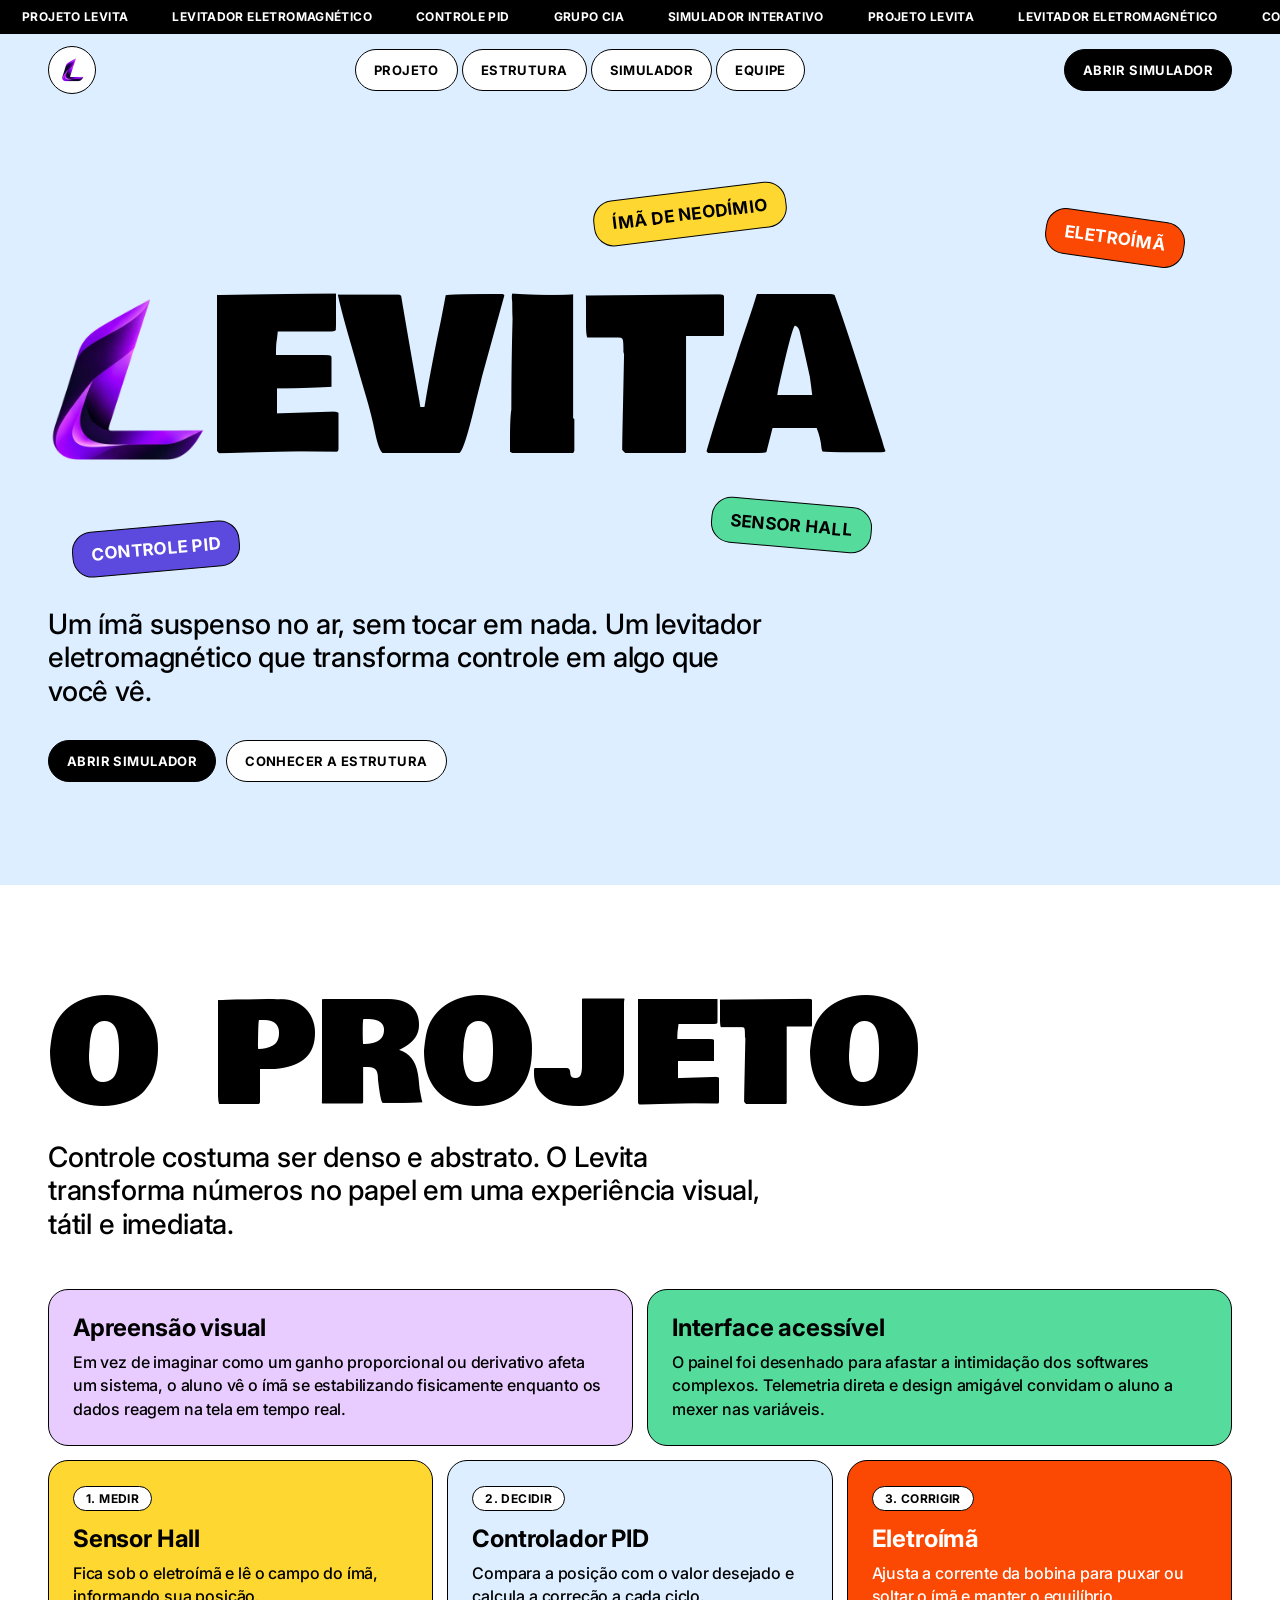
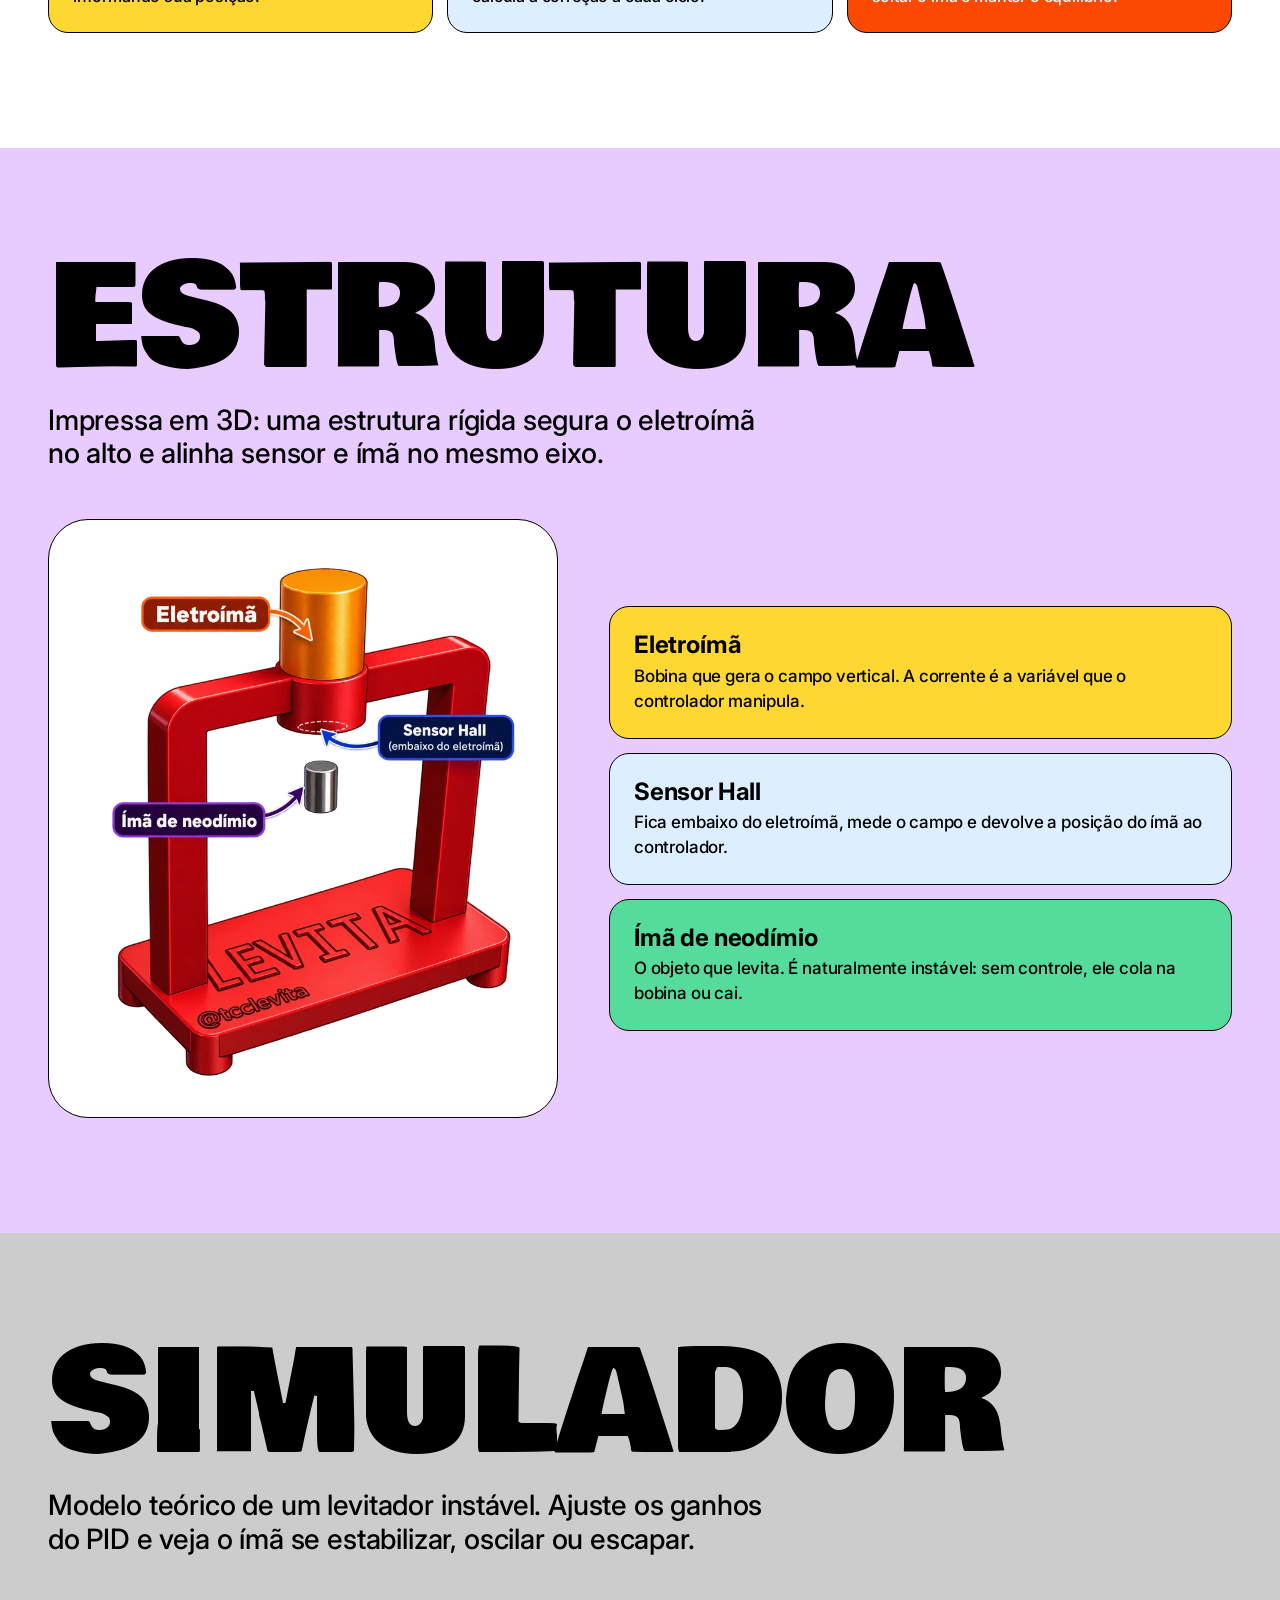
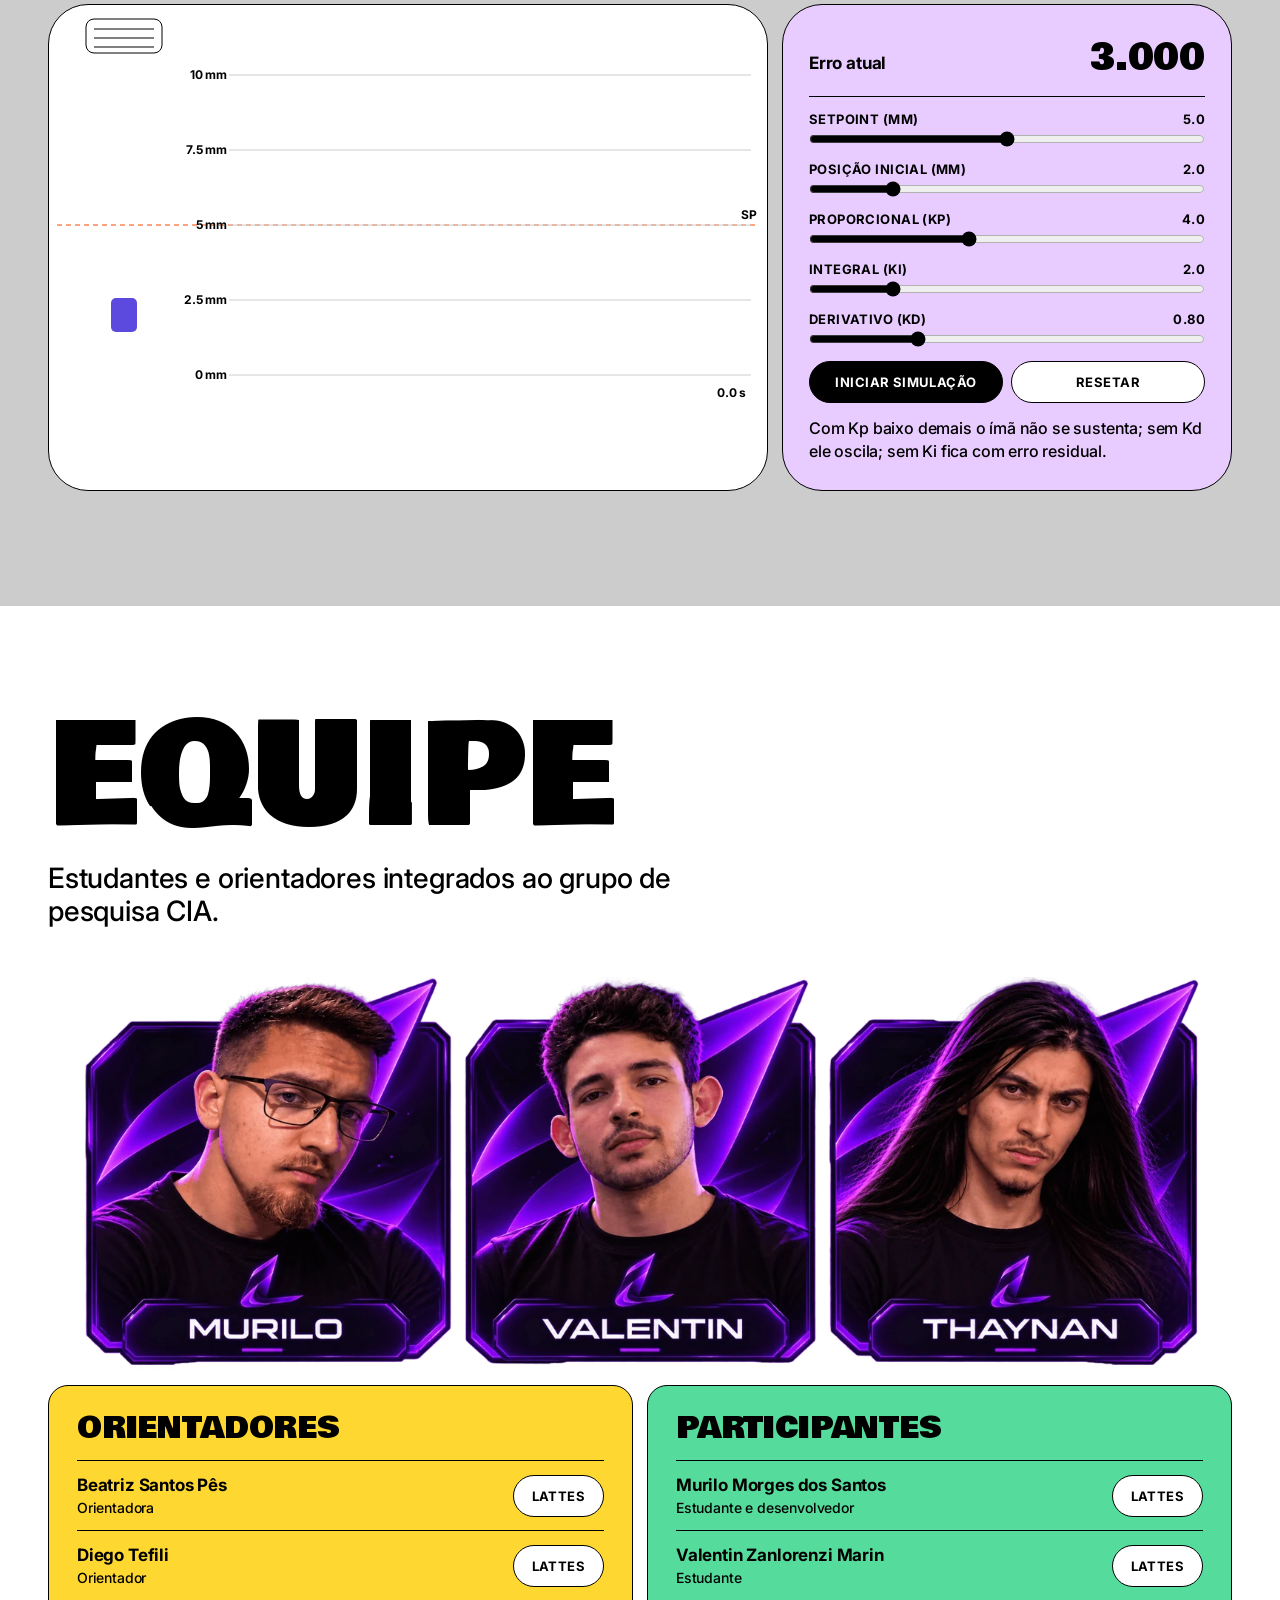
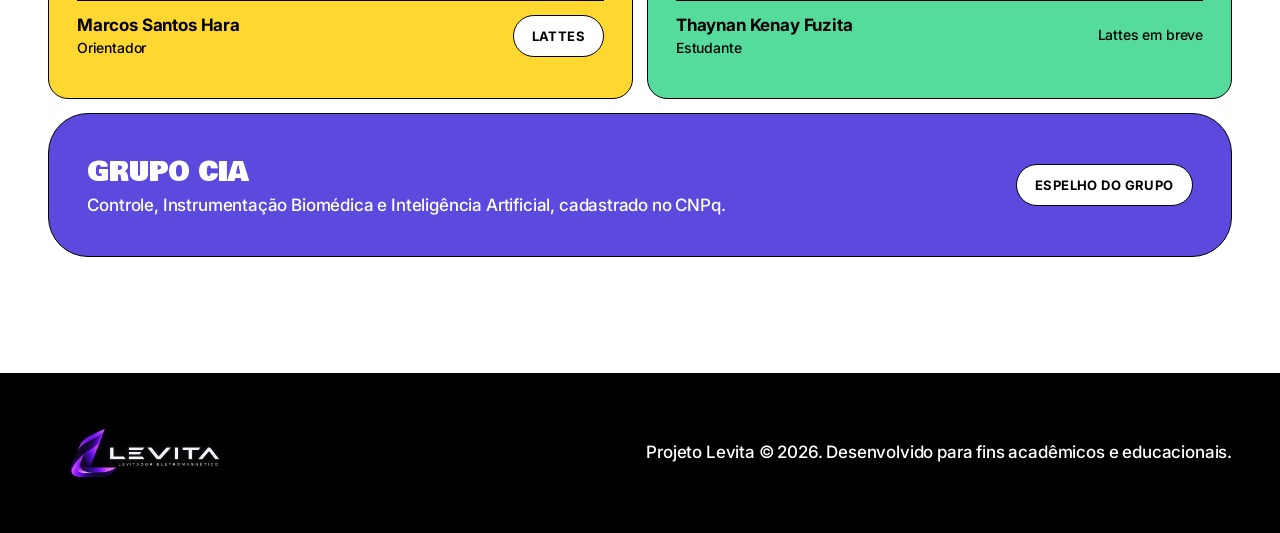
==== commit 1f507479: "Update index.html" ====
--- a/index.html
+++ b/index.html
@@ -1,56 +1,212 @@
 <!DOCTYPE html>
 <html lang="pt-BR">
 <head>
-    <meta charset="UTF-8">
-    <meta name="viewport" content="width=device-width, initial-scale=1.0">
-    <title>Projeto Levita - Início</title>
-    <link rel="stylesheet" href="style.css">
-    <link href="https://fonts.googleapis.com/css2?family=Inter:wght@300;400;600&family=Fira+Code:wght@500&display=swap" rel="stylesheet">
+<meta charset="utf-8">
+<meta name="viewport" content="width=device-width, initial-scale=1">
+<title>Projeto Levita | Levitador eletromagnético</title>
+<meta name="description" content="Projeto Levita: levitador eletromagnético didático com controle PID, simulador interativo e grupo de pesquisa CIA.">
+<link rel="preconnect" href="https://fonts.googleapis.com"><link rel="preconnect" href="https://fonts.gstatic.com" crossorigin>
+<link href="https://fonts.googleapis.com/css2?family=Bowlby+One&family=Inter:wght@500;700&display=swap" rel="stylesheet">
+<style>
+:root{--k:#000;--w:#fff;--sky:#dceeff;--gray:#ccc;--blue:#4da2ff;--mint:#55db9c;--lav:#e9ccff;--ember:#fb4903;--sun:#ffd731;--vio:#5c4ade;--pad:clamp(16px,4vw,48px)}
+*{box-sizing:border-box;margin:0}
+html{scroll-behavior:smooth;scroll-padding-top:90px}
+body{background:var(--w);color:var(--k);font:500 17px/1.45 Inter,system-ui,sans-serif;letter-spacing:-.01em;overflow-x:hidden}
+a{color:inherit}
+:focus-visible{outline:3px solid var(--vio);outline-offset:3px}
+.d{font:400 clamp(44px,11vw,150px)/.8 "Bowlby One",Impact,sans-serif;letter-spacing:0;text-transform:uppercase}
+.w{max-width:1440px;margin:0 auto;padding:0 var(--pad)}
+section{padding:clamp(64px,9vw,120px) 0;position:relative;overflow:hidden}
+.sub{font-weight:500;font-size:clamp(19px,2.4vw,28px);line-height:1.2;max-width:26em;margin-top:28px}
+/* pills */
+.pill,.btn{display:inline-flex;align-items:center;justify-content:center;border:1px solid var(--k);border-radius:1600px;background:var(--w);color:var(--k);font:700 13px Inter,sans-serif;letter-spacing:.032em;text-transform:uppercase;text-decoration:none;padding:12px 18px;cursor:pointer;transition:transform .15s,background .15s}
+.btn.f,.pill.f{background:var(--k);color:var(--w)}
+.btn:hover,.pill:hover{transform:translateY(-2px);background:var(--sun);color:var(--k)}
+/* marquee */
+.mq{background:var(--k);color:var(--w);overflow:hidden;white-space:nowrap;font:700 12px/1 Inter,system-ui,sans-serif;letter-spacing:.032em;text-transform:uppercase;padding:11px 0}
+.mq div{display:inline-block;animation:mq 30s linear infinite}
+.mq span{margin:0 22px}
+@keyframes mq{to{transform:translateX(-50%)}}
+/* nav */
+nav{position:sticky;top:0;z-index:20;padding:12px 0;background:var(--sky)}
+nav .w{display:flex;align-items:center;justify-content:space-between;gap:12px}
+.badge{width:48px;height:48px;border:1px solid var(--k);border-radius:50%;background:var(--w);display:grid;place-items:center}
+.badge img{width:30px;height:30px}
+nav ul{list-style:none;padding:0;display:flex;gap:4px}
+@media(max-width:700px){nav ul{display:none}}
+/* hero */
+.hero{background:var(--sky);padding:clamp(40px,6vw,80px) 0 clamp(56px,8vw,110px)}
+.stage{position:relative;min-height:clamp(240px,31vw,420px);display:grid;align-content:center}
+.ribbon{position:absolute;right:-2%;top:50%;height:135%;transform:translateY(-52%) rotate(-10deg);z-index:0;pointer-events:none}
+.hero h1{position:relative;z-index:1;font-size:clamp(56px,16.5vw,280px);line-height:.8;display:flex;align-items:center}
+.lm{height:1em;width:auto;margin:-.08em -.1em -.08em -.15em}
+.st{position:absolute;z-index:2;border:1px solid var(--k);border-radius:20px;padding:12px 18px;font:700 clamp(12px,1.5vw,17px) Inter,system-ui,sans-serif;letter-spacing:.02em;text-transform:uppercase}
+.s1{background:var(--sun);top:2%;left:46%;transform:rotate(-7deg)}
+.s2{background:var(--ember);top:8%;right:4%;transform:rotate(8deg);color:var(--w)}
+.s3{background:var(--mint);bottom:8%;left:56%;transform:rotate(5deg)}
+.s4{background:var(--vio);color:var(--w);bottom:2%;left:2%;transform:rotate(-5deg)}
+@media(max-width:700px){.s1,.s3{display:none}}
+.cta{display:flex;flex-wrap:wrap;gap:10px;margin-top:32px}
+/* cards */
+.card{border:1px solid var(--k);border-radius:20px;padding:24px;background:var(--w)}
+.card h3{font:700 24px/1.2 Inter,system-ui,sans-serif;margin-bottom:8px}
+.card p{font-size:16px}
+.card.big{border-radius:40px;padding:clamp(20px,3vw,40px)}
+.g2,.g3{display:grid;gap:14px;margin-top:48px}
+.g2{grid-template-columns:1fr 1fr}.g3{grid-template-columns:repeat(3,1fr)}
+@media(max-width:760px){.g2,.g3{grid-template-columns:1fr}}
+.tag{color:var(--k);display:inline-block;border:1px solid var(--k);border-radius:1600px;background:var(--w);padding:4px 12px;font:700 12px Inter,system-ui,sans-serif;letter-spacing:.032em;text-transform:uppercase;margin-bottom:14px}
+/* estrutura */
+.est{display:grid;grid-template-columns:.9fr 1.1fr;gap:clamp(24px,4vw,64px);align-items:center;margin-top:48px}
+.est .card.big{background:var(--w)}
+.est img,.team img{display:block;width:100%;height:auto}
+.est dl{display:grid;gap:14px}
+.est dt{font:700 24px/1.2 Inter,system-ui,sans-serif;margin-bottom:4px}
+@media(max-width:820px){.est{grid-template-columns:1fr}}
+/* sim */
+.sim{margin-top:48px;display:grid;grid-template-columns:1.6fr 1fr;gap:14px}
+.sim .card{padding:0;overflow:hidden;border-radius:40px}
+canvas{width:100%;height:400px;display:block}
+.ctl{padding:26px!important;display:grid;gap:14px;align-content:start;background:var(--lav)!important}
+.err{display:flex;justify-content:space-between;align-items:baseline;border-bottom:1px solid var(--k);padding-bottom:12px;font-weight:700}
+.err b{font:400 34px "Bowlby One",Impact,"Arial Black",sans-serif;font-variant-numeric:tabular-nums}
+label{display:grid;grid-template-columns:1fr auto;font:700 13px Inter,system-ui,sans-serif;letter-spacing:.032em;text-transform:uppercase;gap:4px}
+input[type=range]{grid-column:1/3;width:100%;accent-color:var(--k)}
+.row{display:flex;gap:8px}.row .btn{flex:1}
+.note{font-size:14px}
+@media(max-width:900px){.sim{grid-template-columns:1fr}}
+/* equipe */
+.team{margin-top:48px}
+.ppl{display:grid;grid-template-columns:1fr 1fr;gap:14px;margin-top:14px}
+.ppl .card{padding:28px}
+.ppl h3{font:400 30px/1 "Bowlby One",Impact,"Arial Black",sans-serif;text-transform:uppercase;margin-bottom:16px}
+.p1{display:flex;justify-content:space-between;gap:12px;align-items:center;padding:12px 0;border-top:1px solid var(--k)}
+.p1 span{display:block;font-size:14px}
+.p1 b{font-weight:700}
+.p1 a{white-space:nowrap}
+.grp{margin-top:14px;display:flex;flex-wrap:wrap;gap:16px;justify-content:space-between;align-items:center;background:var(--vio);color:var(--w)}
+.grp b{font:400 26px "Bowlby One",Impact,"Arial Black",sans-serif;text-transform:uppercase;display:block}
+.grp .btn{border-color:var(--k)}
+@media(max-width:760px){.ppl{grid-template-columns:1fr}}
+footer{background:var(--k);color:var(--w);padding:48px 0}
+footer .w{display:flex;flex-wrap:wrap;gap:20px;justify-content:space-between;align-items:center}
+footer img{height:64px;width:auto}
+@media(prefers-reduced-motion:reduce){.mq div{animation:none}html{scroll-behavior:auto}.btn,.pill{transition:none}}
+</style>
 </head>
 <body>
-    <div class="bg-pattern"></div>
-    <div class="bg-shape circle-1"></div>
-    <div class="bg-shape circle-2"></div>
-    <div class="bg-shape sphere-1"></div>
-    <div class="bg-shape sphere-2"></div>
-
-    <nav class="navbar animate-fade-in">
-        <div class="logo">LEVITA.</div>
-        <ul class="nav-links">
-            <li><a href="index.html" class="active">Início</a></li>
-            <li><a href="visualizacao.html">Visualização</a></li>
-            <li><a href="equipe.html">Equipe</a></li>
-            <li><a href="sobre.html" class="btn-neon">SOBRE O PROJETO</a></li>
-        </ul>
-    </nav>
-
-    <main class="container">
-        <section class="hero animate-slide-up">
-            <h1 class="hero-title">SISTEMA DE<br><span class="text-gradient">LEVITAÇÃO MAGNÉTICA</span></h1>
-            <p class="hero-subtitle">Acompanhamento e telemetria em tempo real do controle PID para estabilização de campos eletromagnéticos.</p>
-        </section>
-
-        <header class="section-header animate-slide-up" style="animation-delay: 0.2s;">
-            <h2>Avanço Atual</h2>
-        </header>
-
-        <section id="current-stage-container" class="current-stage card glass animate-slide-up" style="animation-delay: 0.3s;">
-            <div style="text-align: center; color: var(--text-muted);">A carregar dados da folha de cálculo...</div>
-        </section>
-
-        <hr class="divider">
-
-        <section class="timeline animate-slide-up" style="animation-delay: 0.4s;">
-            <h2>Diário de Bordo</h2>
-            <div id="timeline-container">
-                </div>
-        </section>
-    </main>
-
-    <footer class="footer">
-        <p>Projeto Levita &copy; 2026 - Desenvolvido para fins académicos e educacionais.</p>
-    </footer>
-
-    <script src="script.js"></script>
+<div class="mq" aria-hidden="true"><div><span>Projeto Levita</span><span>Levitador eletromagnético</span><span>Controle PID</span><span>Grupo CIA</span><span>Simulador interativo</span><span>Projeto Levita</span><span>Levitador eletromagnético</span><span>Controle PID</span><span>Grupo CIA</span><span>Simulador interativo</span></div></div>
+<nav><div class="w">
+<a class="badge" href="#top" aria-label="Projeto Levita, início"><img src="[data-uri]" alt="" width="30" height="30"></a>
+<ul><li><a class="pill" href="#projeto">Projeto</a></li><li><a class="pill" href="#estrutura">Estrutura</a></li><li><a class="pill" href="#simulador">Simulador</a></li><li><a class="pill" href="#equipe">Equipe</a></li></ul>
+<a class="btn f" href="#simulador">Abrir simulador</a>
+</div></nav>
+
+<header class="hero" id="top"><div class="w">
+<div class="stage">
+<h1 class="d"><img class="lm" src="[data-uri]" alt="">evita</h1>
+<span class="st s1">Ímã de neodímio</span><span class="st s2">Eletroímã</span><span class="st s3">Sensor Hall</span><span class="st s4">Controle PID</span>
+</div>
+<p class="sub">Um ímã suspenso no ar, sem tocar em nada. Um levitador eletromagnético que transforma controle em algo que você vê.</p>
+<div class="cta"><a class="btn f" href="#simulador">Abrir simulador</a><a class="btn" href="#estrutura">Conhecer a estrutura</a></div>
+</div></header>
+
+<section id="projeto" style="background:var(--w)"><div class="w">
+<h2 class="d">O projeto</h2>
+<p class="sub">Controle costuma ser denso e abstrato. O Levita transforma números no papel em uma experiência visual, tátil e imediata.</p>
+<div class="g2">
+<div class="card" style="background:var(--lav)"><h3>Apreensão visual</h3><p>Em vez de imaginar como um ganho proporcional ou derivativo afeta um sistema, o aluno vê o ímã se estabilizando fisicamente enquanto os dados reagem na tela em tempo real.</p></div>
+<div class="card" style="background:var(--mint)"><h3>Interface acessível</h3><p>O painel foi desenhado para afastar a intimidação dos softwares complexos. Telemetria direta e design amigável convidam o aluno a mexer nas variáveis.</p></div>
+</div>
+<div class="g3" style="margin-top:14px">
+<div class="card" style="background:var(--sun)"><span class="tag">1. Medir</span><h3>Sensor Hall</h3><p>Fica sob o eletroímã e lê o campo do ímã, informando sua posição.</p></div>
+<div class="card" style="background:var(--sky)"><span class="tag">2. Decidir</span><h3>Controlador PID</h3><p>Compara a posição com o valor desejado e calcula a correção a cada ciclo.</p></div>
+<div class="card" style="background:var(--ember);color:var(--w)"><span class="tag">3. Corrigir</span><h3>Eletroímã</h3><p>Ajusta a corrente da bobina para puxar ou soltar o ímã e manter o equilíbrio.</p></div>
+</div>
+</div></section>
+
+<section id="estrutura" style="background:var(--lav)"><div class="w">
+<h2 class="d">Estrutura</h2>
+<p class="sub">Impressa em 3D: uma estrutura rígida segura o eletroímã no alto e alinha sensor e ímã no mesmo eixo.</p>
+<div class="est">
+<div class="card big"><img src="[data-uri]" alt="Estrutura impressa em 3D do levitador, com eletroímã, sensor Hall e ímã de neodímio" width="720"></div>
+<dl>
+<div class="card" style="background:var(--sun)"><dt>Eletroímã</dt><dd>Bobina que gera o campo vertical. A corrente é a variável que o controlador manipula.</dd></div>
+<div class="card" style="background:var(--sky)"><dt>Sensor Hall</dt><dd>Fica embaixo do eletroímã, mede o campo e devolve a posição do ímã ao controlador.</dd></div>
+<div class="card" style="background:var(--mint)"><dt>Ímã de neodímio</dt><dd>O objeto que levita. É naturalmente instável: sem controle, ele cola na bobina ou cai.</dd></div>
+</dl></div>
+</div></section>
+
+<section id="simulador" style="background:var(--gray)"><div class="w">
+<h2 class="d">Simulador</h2>
+<p class="sub">Modelo teórico de um levitador instável. Ajuste os ganhos do PID e veja o ímã se estabilizar, oscilar ou escapar.</p>
+<div class="sim">
+<div class="card"><canvas id="cv" aria-label="Simulação da posição do ímã e resposta no tempo"></canvas></div>
+<div class="card ctl">
+<div class="err"><span>Erro atual</span><b id="err">0.000</b></div>
+<label>SetPoint (mm)<output></output><input type="range" id="sp" min="1" max="9" step=".1" value="5"></label>
+<label>Posição inicial (mm)<output></output><input type="range" id="y0" min="0" max="10" step=".1" value="2"></label>
+<label>Proporcional (Kp)<output></output><input type="range" id="kp" min="0" max="10" step=".1" value="4"></label>
+<label>Integral (Ki)<output></output><input type="range" id="ki" min="0" max="10" step=".1" value="2"></label>
+<label>Derivativo (Kd)<output></output><input type="range" id="kd" min="0" max="3" step=".05" value=".8"></label>
+<div class="row"><button class="btn f" id="go">Iniciar simulação</button><button class="btn" id="rs">Resetar</button></div>
+<p class="note">Com Kp baixo demais o ímã não se sustenta; sem Kd ele oscila; sem Ki fica com erro residual.</p>
+</div></div>
+</div></section>
+
+<section id="equipe" style="background:var(--w)"><div class="w">
+<h2 class="d">Equipe</h2>
+<p class="sub">Estudantes e orientadores integrados ao grupo de pesquisa CIA.</p>
+<div class="team"><img src="[data-uri]